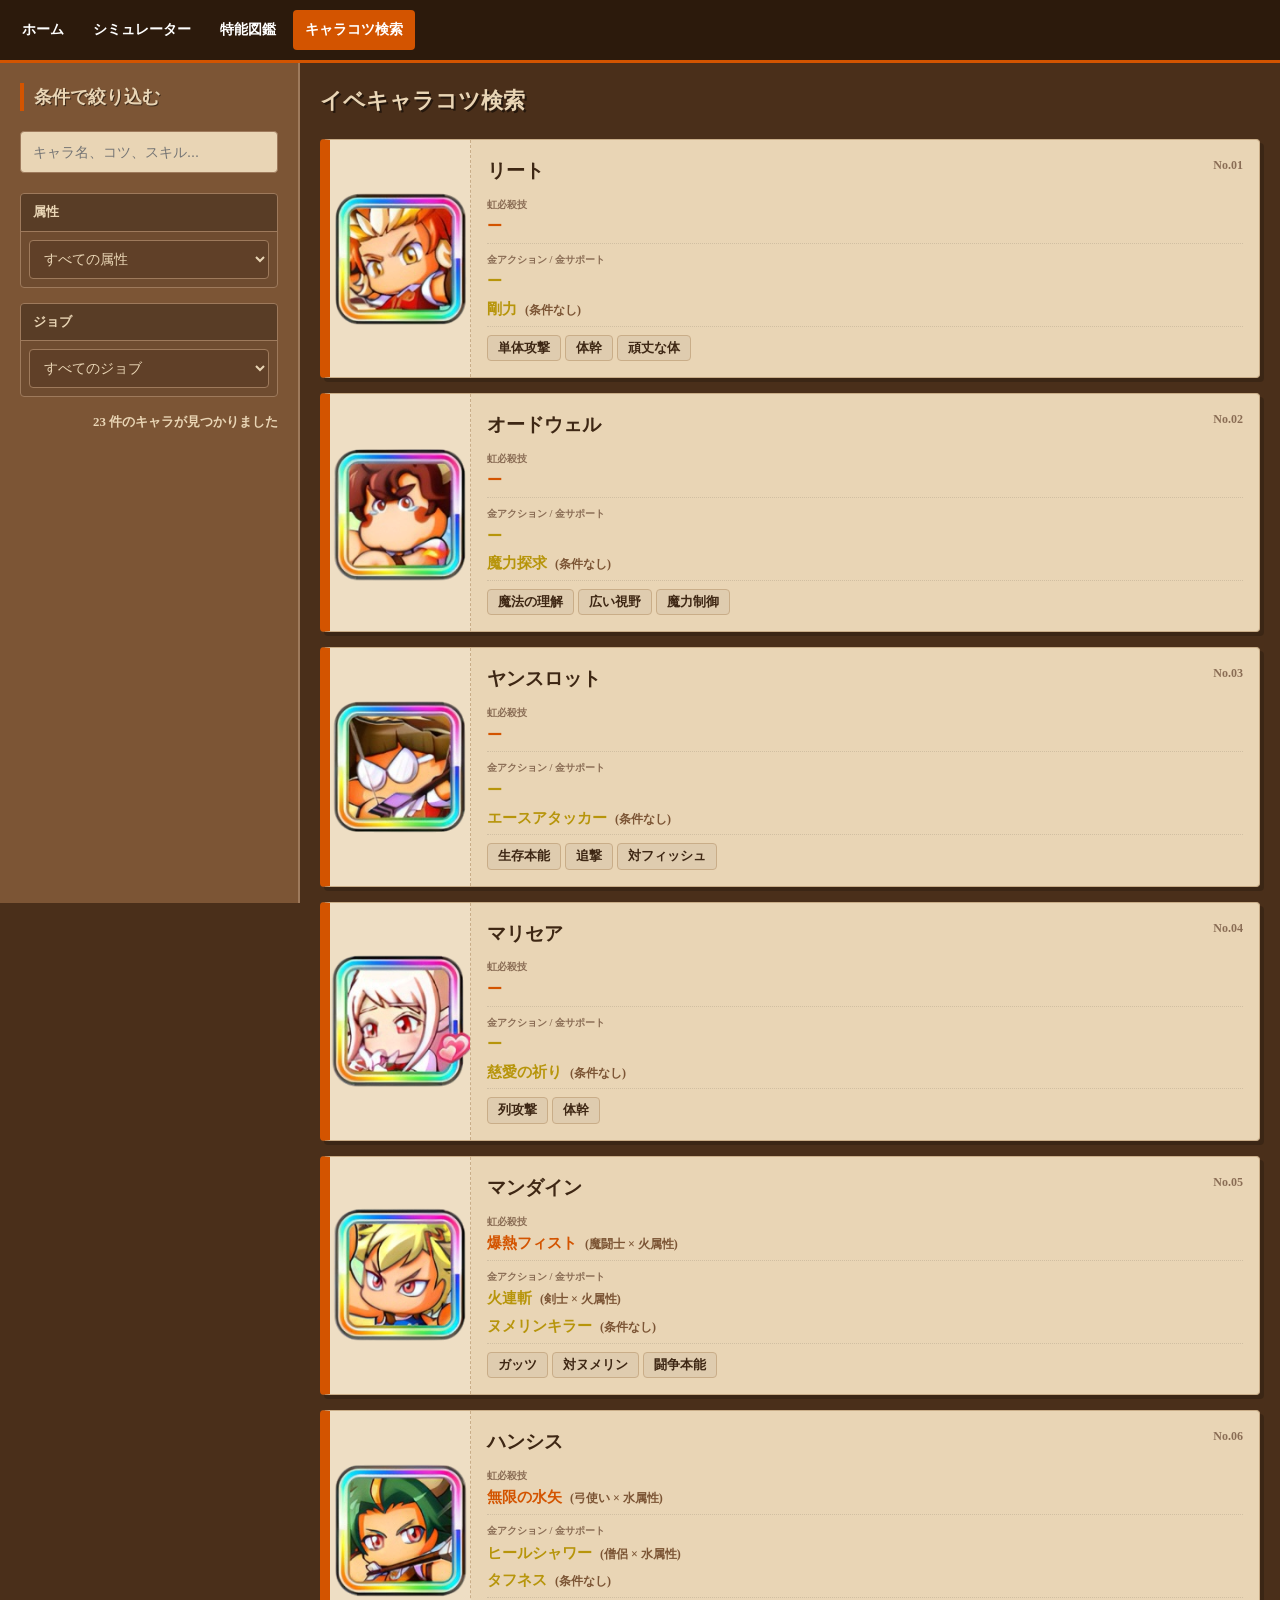
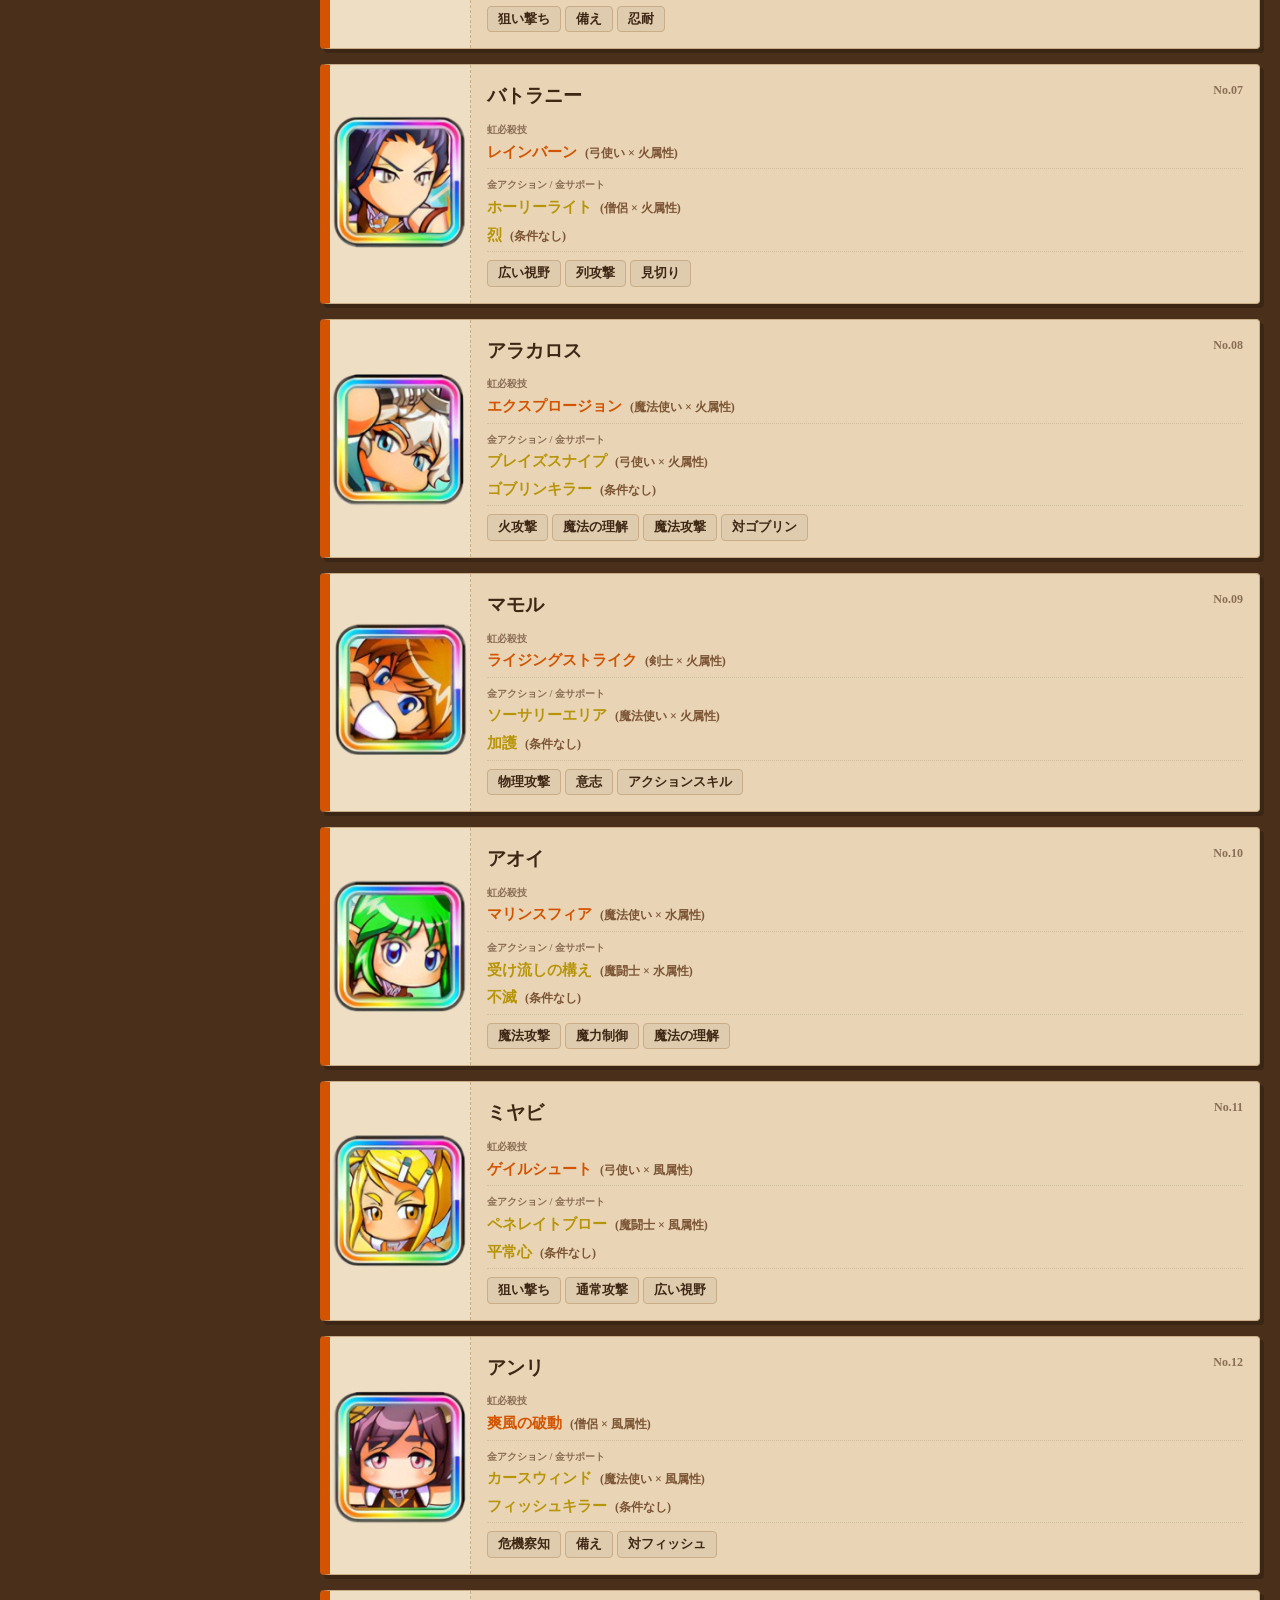
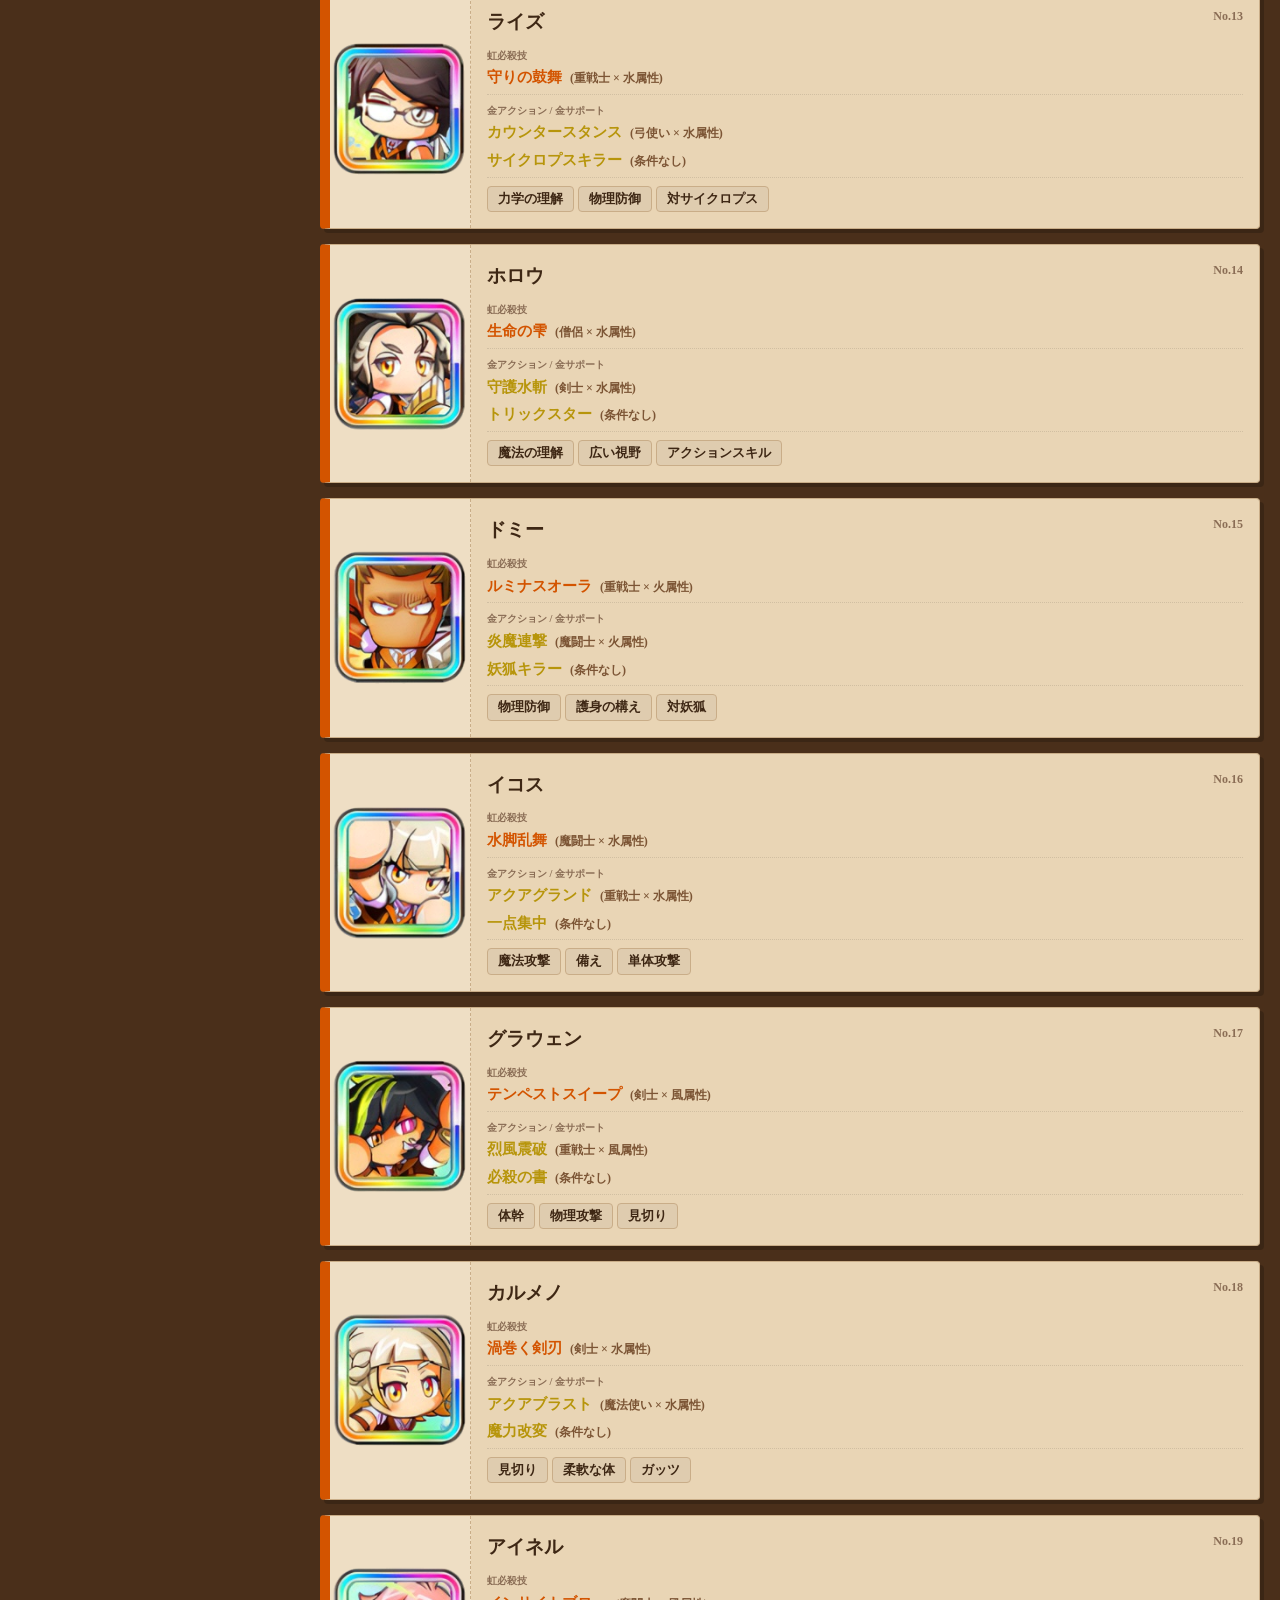
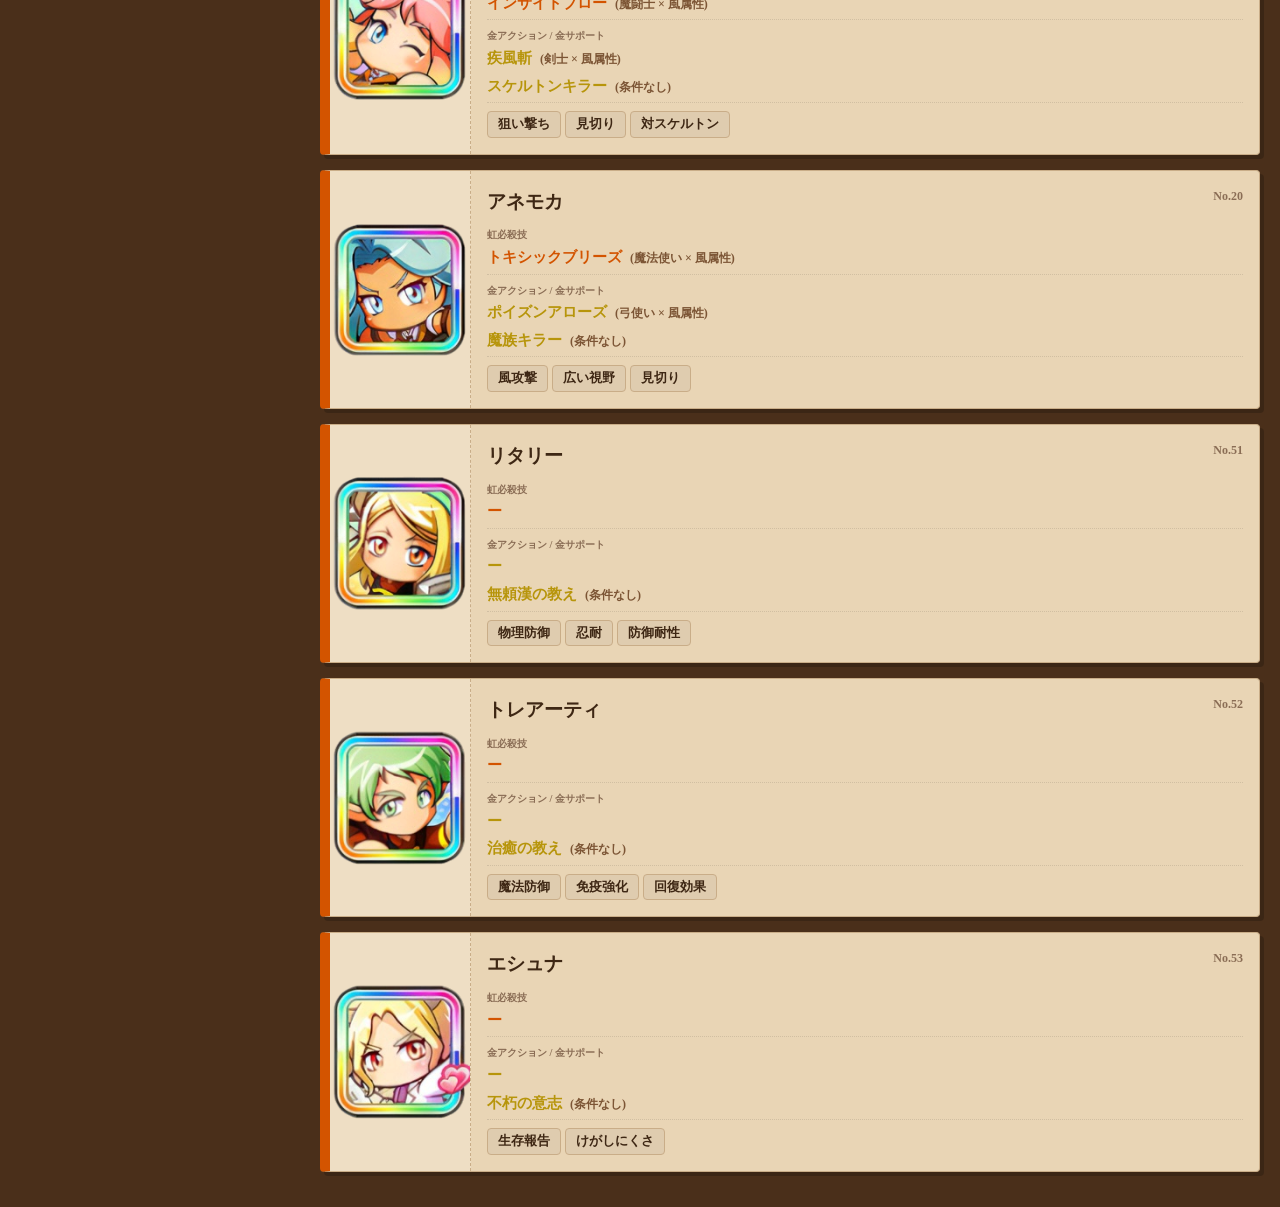
==== chara_search.html @ 74be7c62 "gazou" ====
<!DOCTYPE html>
<html lang="ja">
<head>
    <meta charset="UTF-8">
    <meta name="viewport" content="width=device-width, initial-scale=1.0, viewport-fit=cover">
    <title>キャラコツ検索 | プリスキンのパワアド育成ナビ</title>
    <style>
        :root {
            --story-bg: #4a2f1a;
            --story-paper: #e9d5b5;
            --story-panel: #7c5535;
            --story-border: #9e7a5c;
            --story-accent: #d35400;
            --story-text: #3e2714;
            --story-text-light: #f4ece0;
            --nav-height: 60px;
        }

        body {
            font-family: 'Hiragino Kaku Gothic ProN', 'Hiragino Sans', Meiryo, serif;
            margin: 0; padding: 0; background-color: var(--story-bg);
            background-image: url('[data-uri]');
            color: var(--story-text-light); line-height: 1.6;
        }

        .topnav {
            display: flex; justify-content: flex-start; align-items: center;
            background: #2c1a0c; color: #fff; height: var(--nav-height); padding: 0 10px;
            position: sticky; top: 0; z-index: 1000; border-bottom: 3px solid var(--story-accent);
        }
        .nav-links { display: flex; overflow-x: auto; white-space: nowrap; gap: 5px; width: 100%; }
        .nav-links a { color: #fff; text-decoration: none; padding: 8px 12px; font-size: 0.9rem; font-weight: bold; border-radius: 4px; }
        .nav-links a.current { background: var(--story-accent); }

        .container { display: flex; max-width: 1400px; margin: 0 auto; min-height: calc(100vh - 120px); }

        .sidebar { 
            width: 300px; background: var(--story-panel); padding: 20px; border-right: 2px solid var(--story-border); 
            height: calc(100vh - 60px); position: sticky; top: 60px; box-sizing: border-box; overflow-y: auto;
        }
        .sidebar h3 { font-size: 1.1rem; margin: 0 0 20px; color: var(--story-paper); border-left: 4px solid var(--story-accent); padding-left: 10px; text-shadow: 1px 1px 0 rgba(0,0,0,0.5); }
        
        .search-input { width: 100%; padding: 12px; border: 1px solid var(--story-border); border-radius: 4px; margin-bottom: 20px; font-size: 0.9rem; background: var(--story-paper); color: var(--story-text); box-sizing: border-box; outline: none; }

        .filter-section { margin-bottom: 15px; border: 1px solid var(--story-border); border-radius: 4px; overflow: hidden; background: rgba(0,0,0,0.1); }
        .filter-title { font-size: 0.8rem; font-weight: bold; background: rgba(0,0,0,0.2); color: var(--story-paper); padding: 8px 12px; border-bottom: 1px solid var(--story-border); }
        .filter-options { padding: 8px; }
        select { width: 100%; padding: 10px; border: 1px solid var(--story-border); border-radius: 4px; font-size: 0.85rem; outline: none; background: #604028; color: var(--story-paper); }

        .main { flex: 1; padding: 20px; }
        .main h1 { font-size: 1.4rem; margin: 0 0 20px; color: var(--story-paper); text-shadow: 2px 2px 0 rgba(0,0,0,0.5); }

        /* キャラカード */
        .ability-card { 
            display: flex; background: var(--story-paper); border-radius: 4px; margin-bottom: 15px; 
            box-shadow: 4px 4px 0px rgba(0,0,0,0.2); border: 1px solid #c9ad88; border-left: 10px solid var(--story-accent);
            color: var(--story-text); overflow: hidden;
        }
        
        /* 画像エリア */
        .chara-img-area {
            width: 140px; min-width: 140px; background: rgba(255,255,255,0.2);
            display: flex; align-items: center; justify-content: center;
            border-right: 1px dashed #c9ad88;
        }
        .chara-img-area img { max-width: 100%; height: auto; max-height: 160px; object-fit: contain; }

        .chara-content { padding: 16px; flex: 1; }
        .card-top { display: flex; justify-content: space-between; align-items: flex-start; margin-bottom: 10px; }
        .ability-title { font-size: 1.2rem; font-weight: 800; color: var(--story-text); }
        .chara-id { font-size: 0.75rem; font-weight: bold; color: #8a6d55; }

        .skill-group { margin-bottom: 8px; border-bottom: 1px dotted rgba(0,0,0,0.1); padding-bottom: 4px; }
        .skill-label { font-size: 0.65rem; font-weight: bold; color: #8a6d55; display: block; }
        .skill-name { font-size: 0.95rem; font-weight: 900; }
        .rainbow { color: #d35400; }
        .gold { color: #b7950b; }
        .skill-cond { font-size: 0.75rem; color: #7c5535; font-weight: bold; margin-left: 8px; }

        .kotsu-tags { display: flex; flex-wrap: wrap; gap: 4px; margin-top: 5px; }
        .kotsu-tag { background: #dfccaf; border: 1px solid #c9ad88; border-radius: 4px; padding: 2px 10px; font-size: 0.8rem; font-weight: bold; }

        #resCount { font-size: 0.8rem; color: var(--story-paper); text-align: right; margin-top: 10px; font-weight: bold; }

        @media (max-width: 700px) { 
            .container { flex-direction: column; } 
            .sidebar { width: 100%; height: auto; position: relative; top: 0; border-right: none; }
            .ability-card { flex-direction: column; }
            .chara-img-area { width: 100%; height: 140px; border-right: none; border-bottom: 1px dashed #c9ad88; }
        }
    </style>
</head>
<body>

<header class="topnav">
    <nav class="nav-links">
        <a href="index.html">ホーム</a>
        <a href="simulator.html">シミュレーター</a>
        <a href="search.html">特能図鑑</a>
        <a href="chara_search.html" class="current">キャラコツ検索</a>
    </nav>
</header>

<div class="container">
    <div class="sidebar">
        <h3>条件で絞り込む</h3>
        <input type="text" id="q" class="search-input" placeholder="キャラ名、コツ、スキル...">

        <div class="filter-section">
            <div class="filter-title">属性</div>
            <div class="filter-options">
                <select id="fAttr">
                    <option value="">すべての属性</option>
                    <option value="火属性">火属性</option>
                    <option value="水属性">水属性</option>
                    <option value="風属性">風属性</option>
                </select>
            </div>
        </div>

        <div class="filter-section">
            <div class="filter-title">ジョブ</div>
            <div class="filter-options">
                <select id="fJob">
                    <option value="">すべてのジョブ</option>
                    <option value="剣士">剣士</option>
                    <option value="弓使い">弓使い</option>
                    <option value="魔法使い">魔法使い</option>
                    <option value="魔闘士">魔闘士</option>
                    <option value="重戦士">重戦士</option>
                    <option value="僧侶">僧侶</option>
                </select>
            </div>
        </div>

        <div id="resCount">0 件ヒット</div>
    </div>

    <div class="main">
        <h1>イベキャラコツ検索</h1>
        <div id="list">記録を読み込み中...</div>
    </div>
</div>

<script src="charaData.js"></script>
<script>
    const listEl = document.getElementById('list');
    const qEl = document.getElementById('q');
    const attrEl = document.getElementById('fAttr');
    const jobEl = document.getElementById('fJob');
    const countEl = document.getElementById('resCount');

    function render() {
        const query = qEl.value.trim().toLowerCase();
        const attrFilter = attrEl.value;
        const jobFilter = jobEl.value;

        const filtered = CHARA_MASTER_DATA.filter(c => {
            // 条件判定用のテキスト
            const rCond = SKILL_REQUIREMENTS.rainbow[c.rainbow] || "";
            const aCond = SKILL_REQUIREMENTS.goldA[c.goldA] || "";
            const totalCond = rCond + aCond;

            const matchAttr = !attrFilter || totalCond.includes(attrFilter);
            const matchJob = !jobFilter || totalCond.includes(jobFilter);
            
            const searchTarget = `${c.name} ${c.rainbow} ${c.goldA} ${c.goldS} ${c.kotsu.join(' ')}`.toLowerCase();
            const matchQ = !query || searchTarget.includes(query);

            return matchAttr && matchJob && matchQ;
        });

        countEl.textContent = `${filtered.length} 件のキャラが見つかりました`;

        if (filtered.length === 0) {
            listEl.innerHTML = '<p style="text-align:center; padding:40px; color:var(--story-paper);">一致するキャラはいません</p>';
            return;
        }

        listEl.innerHTML = filtered.map(c => {
            const rCond = SKILL_REQUIREMENTS.rainbow[c.rainbow] ? `<span class="skill-cond">(${SKILL_REQUIREMENTS.rainbow[c.rainbow]})</span>` : "";
            const aCond = SKILL_REQUIREMENTS.goldA[c.goldA] ? `<span class="skill-cond">(${SKILL_REQUIREMENTS.goldA[c.goldA]})</span>` : "";

            return `
                <div class="ability-card">
                    <div class="chara-img-area">
                        <img src="${c.img}" alt="${c.name}" onerror="this.style.opacity='0'; console.log('画像なし:', '${c.img}')">
                    </div>
                    <div class="chara-content">
                        <div class="card-top">
                            <div class="ability-title">${c.name}</div>
                            <div class="chara-id">No.${c.id}</div>
                        </div>
                        <div class="skill-group">
                            <span class="skill-label">虹必殺技</span>
                            <span class="skill-name rainbow">${c.rainbow || 'ー'}</span>${rCond}
                        </div>
                        <div class="skill-group">
                            <span class="skill-label">金アクション / 金サポート</span>
                            <div style="margin-bottom:2px;"><span class="skill-name gold">${c.goldA || 'ー'}</span>${aCond}</div>
                            <div><span class="skill-name gold">${c.goldS || 'ー'}</span><span class="skill-cond">(条件なし)</span></div>
                        </div>
                        <div class="kotsu-tags">
                            ${c.kotsu.map(k => `<span class="kotsu-tag">${k}</span>`).join('')}
                        </div>
                    </div>
                </div>
            `;
        }).join('');
    }

    [qEl, attrEl, jobEl].forEach(el => el.addEventListener('input', render));
    window.onload = render;
</script>
</body>
</html>
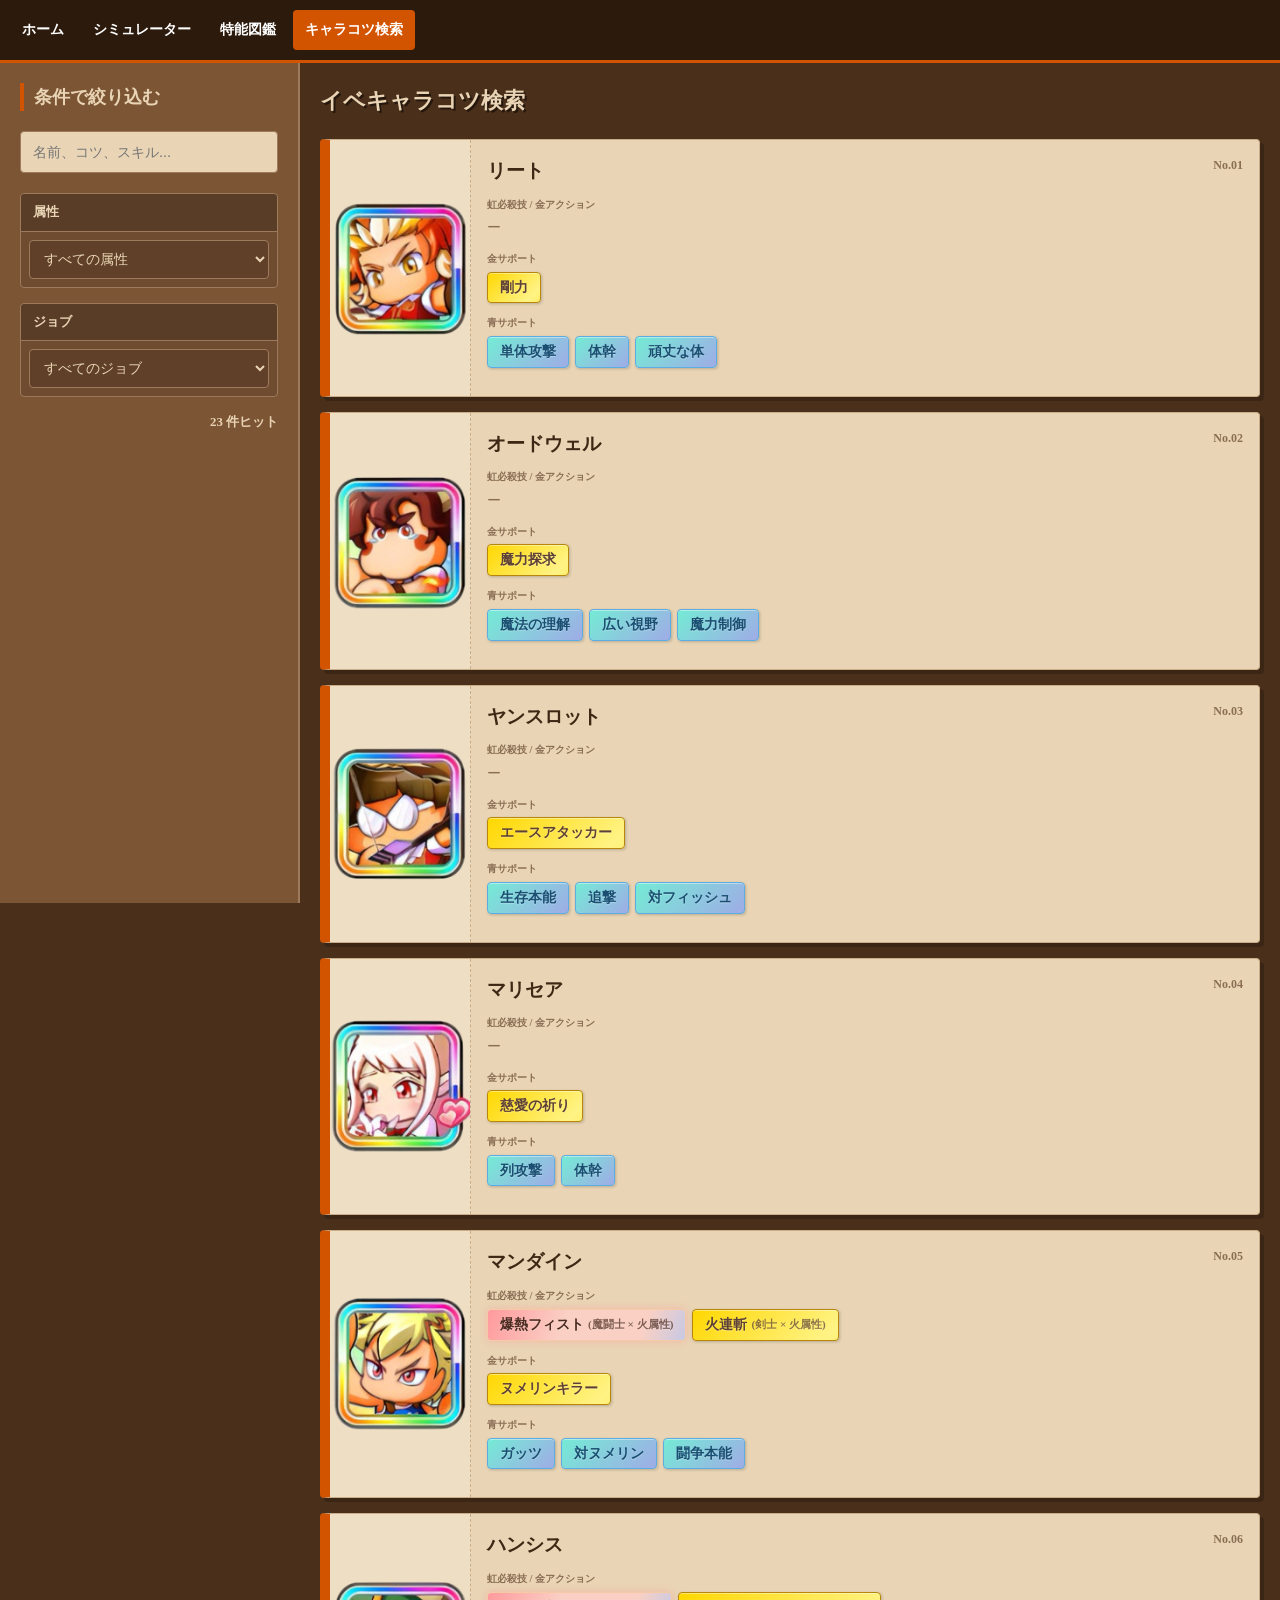
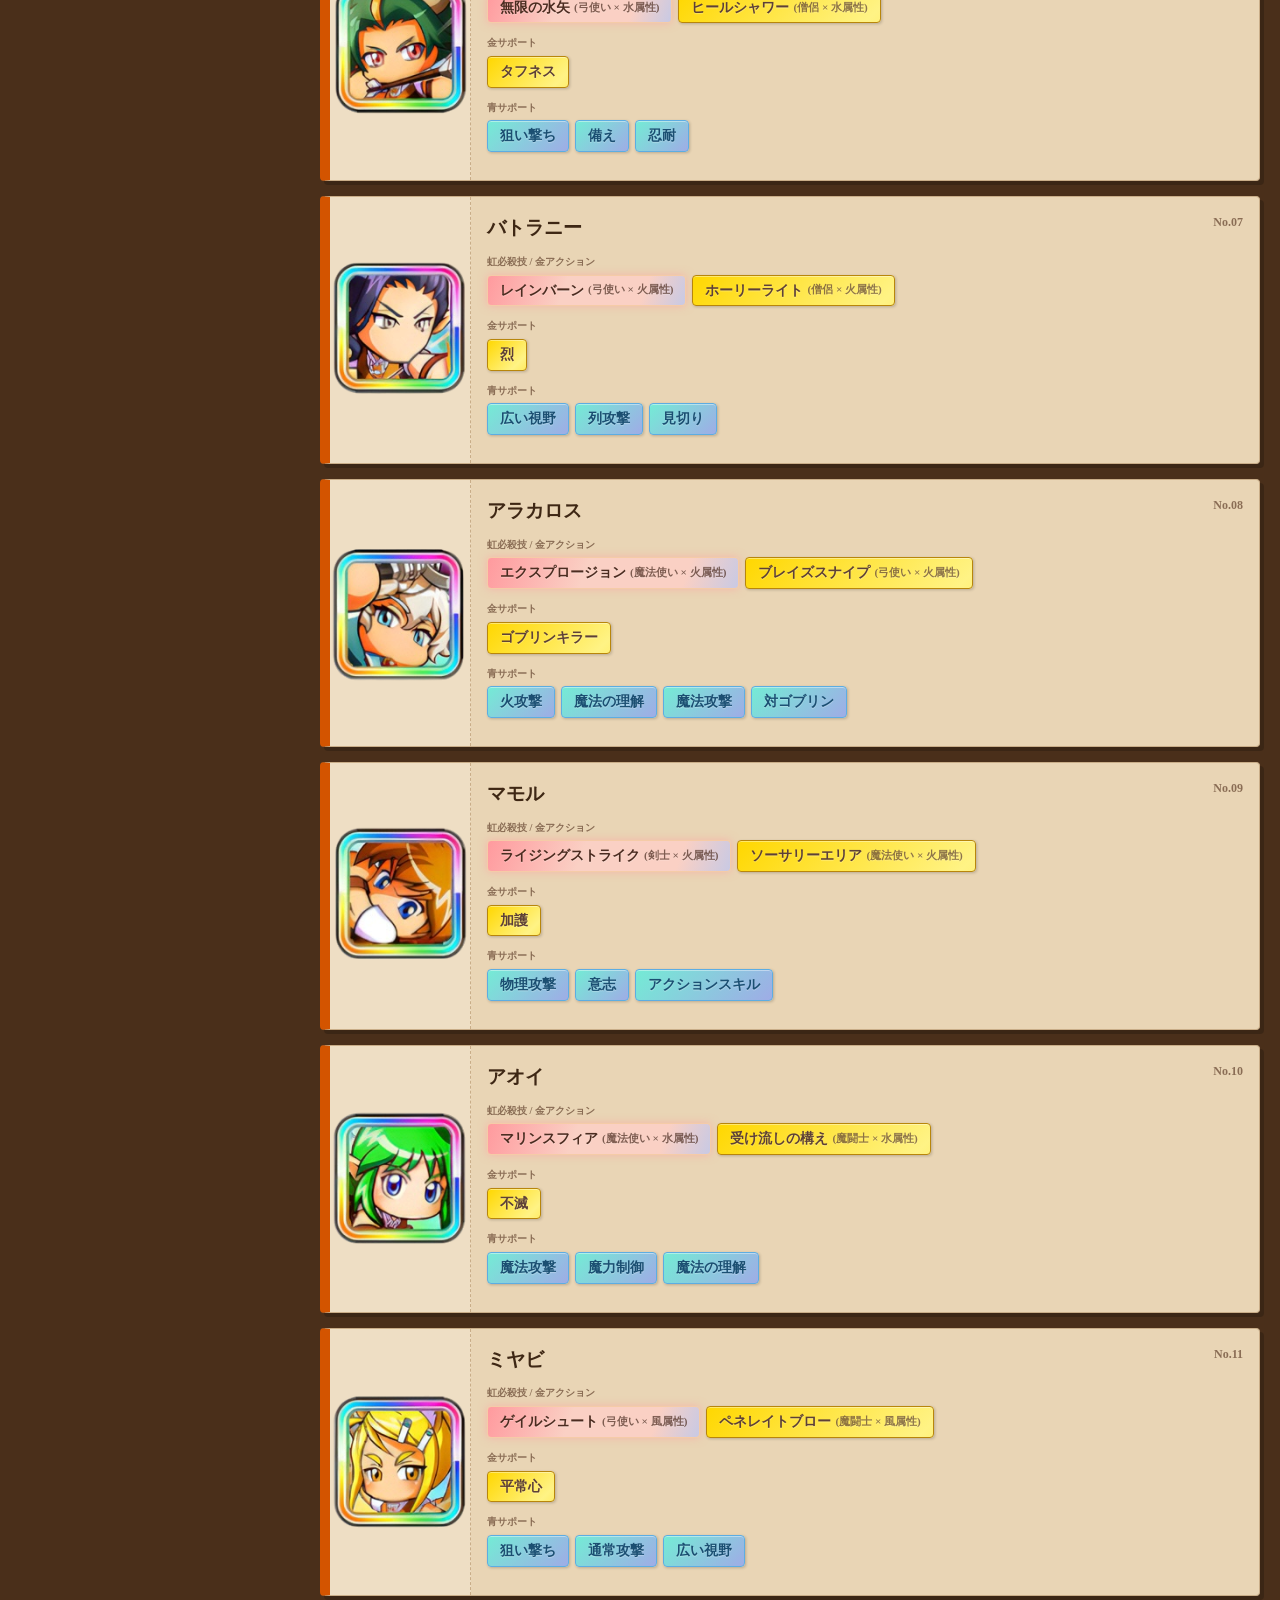
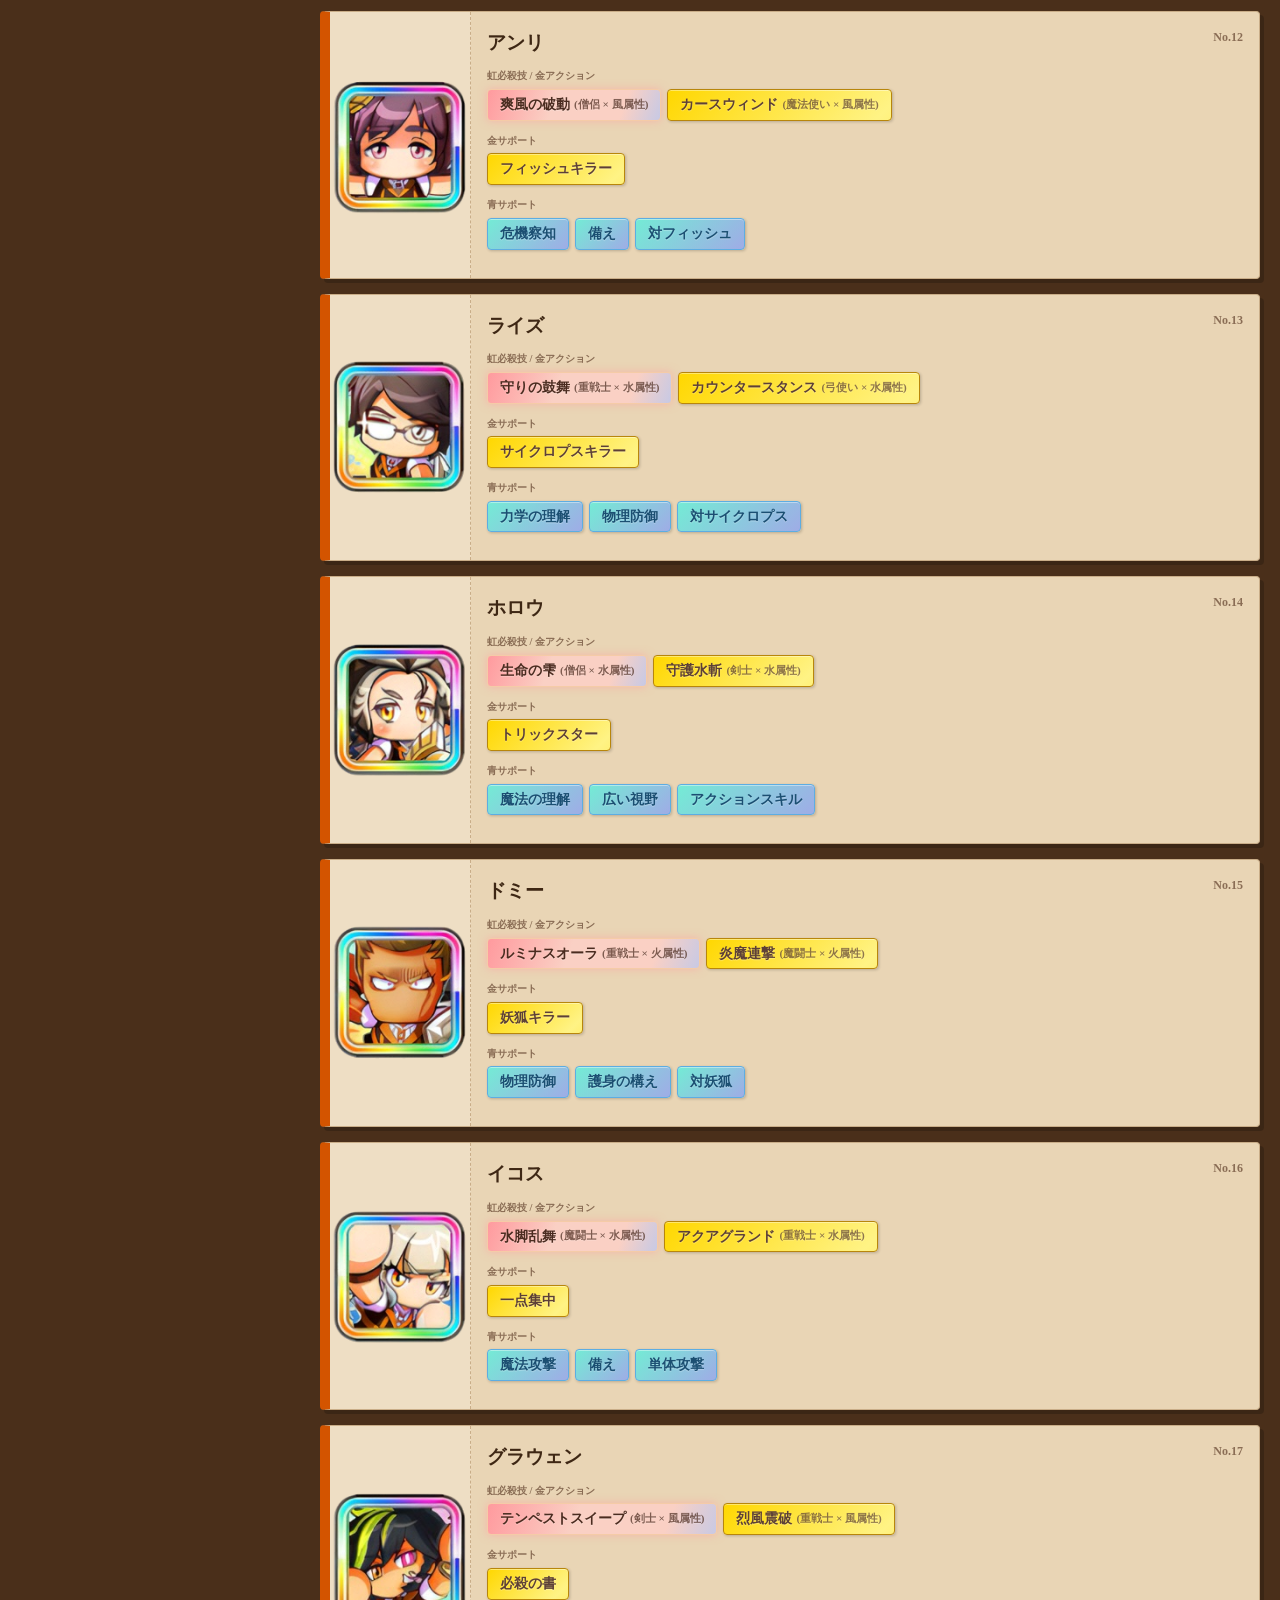
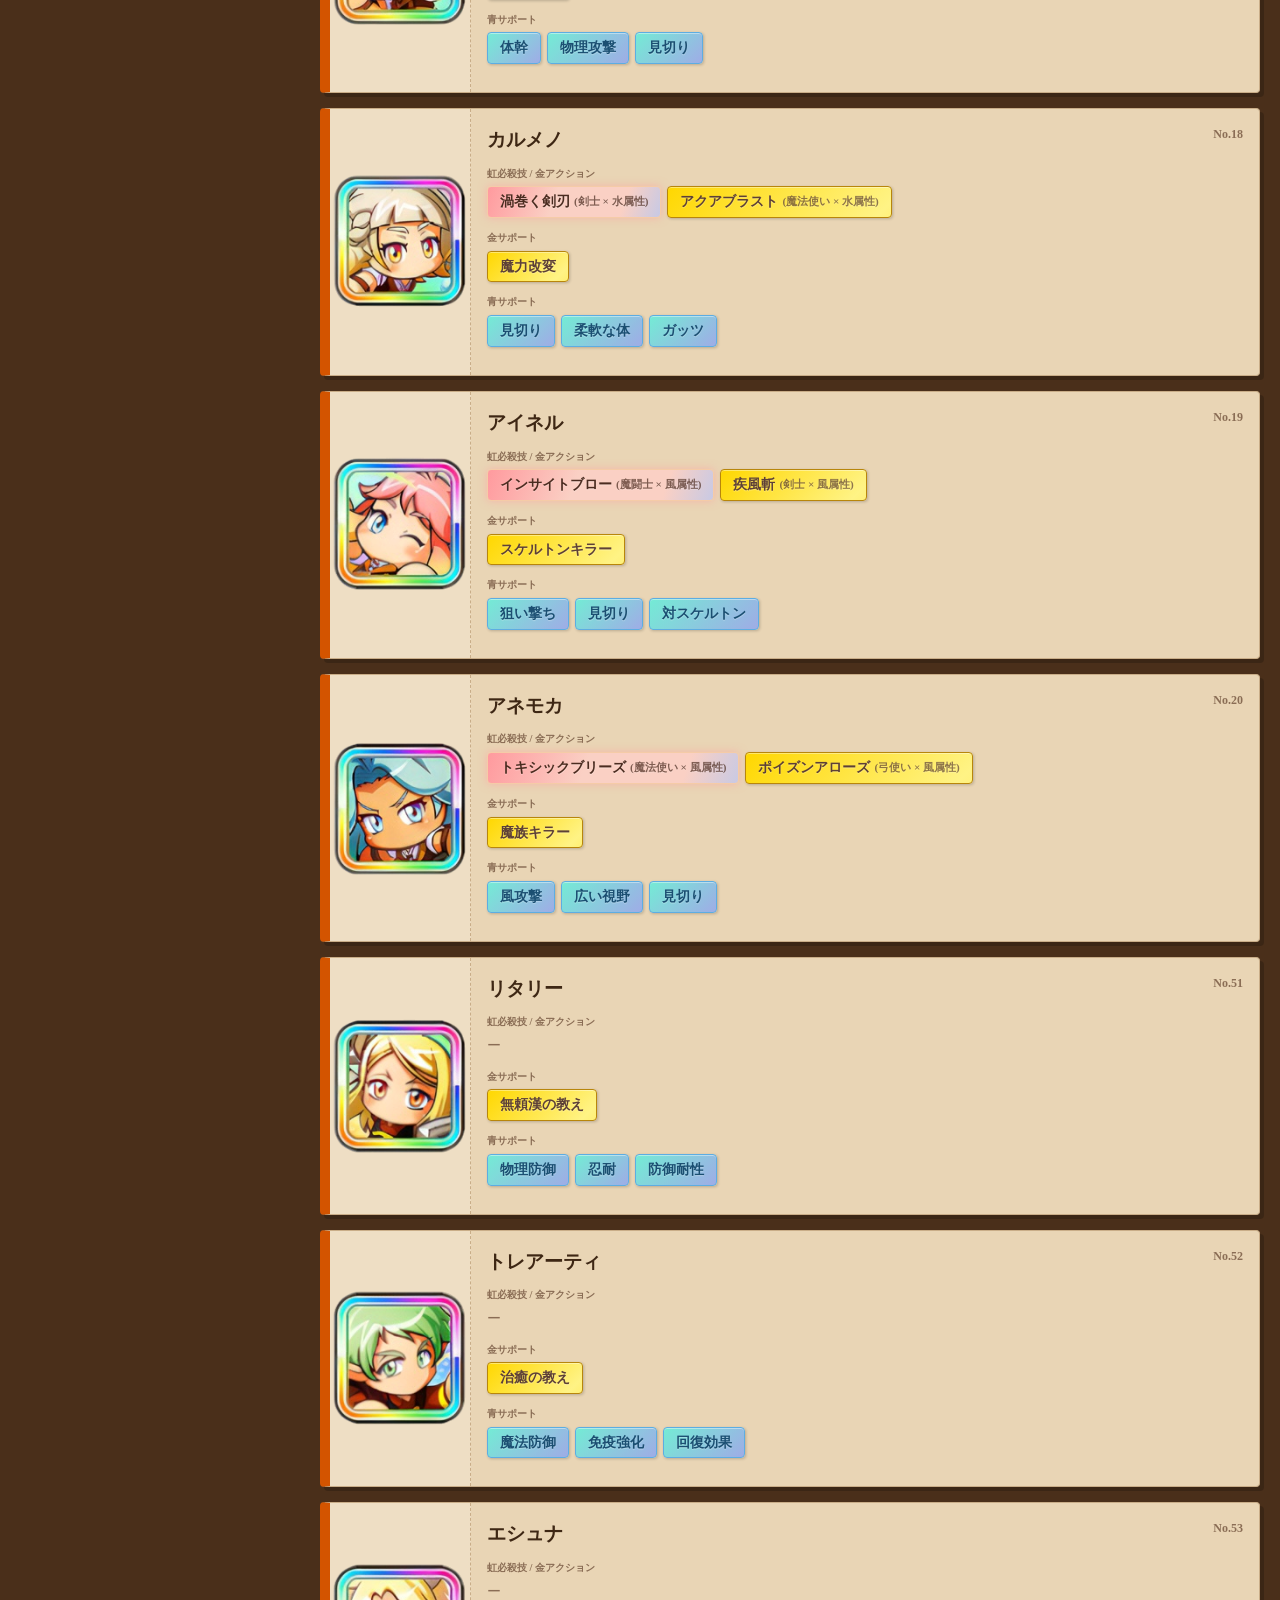
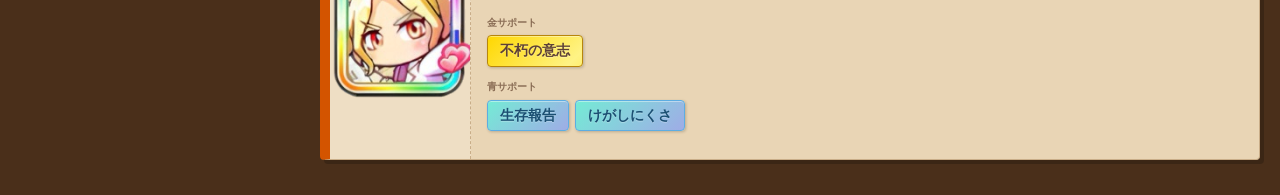
==== commit 11f23ebe: "スキル" ====
--- a/chara_search.html
+++ b/chara_search.html
@@ -1,6 +1,13 @@
 <!DOCTYPE html>
 <html lang="ja">
 <head>
+    <script async src="https://www.googletagmanager.com/gtag/js?id=G-KFYD72JSBG"></script>
+    <script>
+      window.dataLayer = window.dataLayer || [];
+      function gtag(){dataLayer.push(arguments);}
+      gtag('js', new Date());
+      gtag('config', 'G-KFYD72JSBG');
+    </script>
     <meta charset="UTF-8">
     <meta name="viewport" content="width=device-width, initial-scale=1.0, viewport-fit=cover">
     <title>キャラコツ検索 | プリスキンのパワアド育成ナビ</title>
@@ -38,8 +45,7 @@
             width: 300px; background: var(--story-panel); padding: 20px; border-right: 2px solid var(--story-border); 
             height: calc(100vh - 60px); position: sticky; top: 60px; box-sizing: border-box; overflow-y: auto;
         }
-        .sidebar h3 { font-size: 1.1rem; margin: 0 0 20px; color: var(--story-paper); border-left: 4px solid var(--story-accent); padding-left: 10px; text-shadow: 1px 1px 0 rgba(0,0,0,0.5); }
-        
+        .sidebar h3 { font-size: 1.1rem; margin: 0 0 20px; color: var(--story-paper); border-left: 4px solid var(--story-accent); padding-left: 10px; }
         .search-input { width: 100%; padding: 12px; border: 1px solid var(--story-border); border-radius: 4px; margin-bottom: 20px; font-size: 0.9rem; background: var(--story-paper); color: var(--story-text); box-sizing: border-box; outline: none; }
 
         .filter-section { margin-bottom: 15px; border: 1px solid var(--story-border); border-radius: 4px; overflow: hidden; background: rgba(0,0,0,0.1); }
@@ -50,19 +56,13 @@
         .main { flex: 1; padding: 20px; }
         .main h1 { font-size: 1.4rem; margin: 0 0 20px; color: var(--story-paper); text-shadow: 2px 2px 0 rgba(0,0,0,0.5); }
 
-        /* キャラカード */
         .ability-card { 
             display: flex; background: var(--story-paper); border-radius: 4px; margin-bottom: 15px; 
             box-shadow: 4px 4px 0px rgba(0,0,0,0.2); border: 1px solid #c9ad88; border-left: 10px solid var(--story-accent);
             color: var(--story-text); overflow: hidden;
         }
         
-        /* 画像エリア */
-        .chara-img-area {
-            width: 140px; min-width: 140px; background: rgba(255,255,255,0.2);
-            display: flex; align-items: center; justify-content: center;
-            border-right: 1px dashed #c9ad88;
-        }
+        .chara-img-area { width: 140px; min-width: 140px; background: rgba(255,255,255,0.2); display: flex; align-items: center; justify-content: center; border-right: 1px dashed #c9ad88; }
         .chara-img-area img { max-width: 100%; height: auto; max-height: 160px; object-fit: contain; }
 
         .chara-content { padding: 16px; flex: 1; }
@@ -70,16 +70,52 @@
         .ability-title { font-size: 1.2rem; font-weight: 800; color: var(--story-text); }
         .chara-id { font-size: 0.75rem; font-weight: bold; color: #8a6d55; }
 
-        .skill-group { margin-bottom: 8px; border-bottom: 1px dotted rgba(0,0,0,0.1); padding-bottom: 4px; }
-        .skill-label { font-size: 0.65rem; font-weight: bold; color: #8a6d55; display: block; }
-        .skill-name { font-size: 0.95rem; font-weight: 900; }
-        .rainbow { color: #d35400; }
-        .gold { color: #b7950b; }
-        .skill-cond { font-size: 0.75rem; color: #7c5535; font-weight: bold; margin-left: 8px; }
-
-        .kotsu-tags { display: flex; flex-wrap: wrap; gap: 4px; margin-top: 5px; }
-        .kotsu-tag { background: #dfccaf; border: 1px solid #c9ad88; border-radius: 4px; padding: 2px 10px; font-size: 0.8rem; font-weight: bold; }
-
+        .skill-group { margin-bottom: 12px; }
+        .skill-label { font-size: 0.65rem; font-weight: bold; color: #8a6d55; display: block; margin-bottom: 4px; }
+        .skill-tags { display: flex; flex-wrap: wrap; gap: 6px; }
+
+        .tag-base {
+            display: inline-flex; align-items: center;
+            padding: 4px 12px; border-radius: 4px; border: 1px solid rgba(0,0,0,0.2);
+            font-size: 0.85rem; font-weight: 900;
+            text-shadow: 0 1px 1px rgba(255,255,255,0.3);
+            box-shadow: 1px 1px 3px rgba(0,0,0,0.2), inset 0 1px 0 rgba(255,255,255,0.4);
+        }
+
+        /* ★虹必殺技★ */
+        .tag-rainbow {
+            background: linear-gradient(110deg, #ff9a9e, #fad0c4, #fad0c4, #a1c4fd, #c2e9fb, #ff9a9e);
+            background-size: 200% auto;
+            color: #4b2c20;
+            border-color: #f5cba7;
+            animation: shine 4s linear infinite;
+            box-shadow: 0 0 8px rgba(255,154,158,0.5);
+        }
+
+        /* ★金特：赤みを抑えた純・黄金グラデーション★ */
+        .tag-gold {
+            background: linear-gradient(135deg, #ffd700 0%, #fff385 50%, #ffd700 100%);
+            background-size: 200% auto;
+            color: #5d4037;
+            border-color: #b8860b;
+            animation: shine 5s ease infinite;
+        }
+
+        /* ★青特★ */
+        .tag-blue {
+            background: linear-gradient(135deg, #74ebd5 0%, #9face6 100%);
+            color: #1b4f72;
+            border-color: #5dade2;
+        }
+
+        /* 通常コツ */
+        .tag-normal { background: #dfccaf; color: var(--story-text); border-color: #c9ad88; }
+
+        @keyframes shine {
+            to { background-position: 200% center; }
+        }
+        
+        .skill-cond { font-size: 0.7rem; color: inherit; font-weight: bold; margin-left: 4px; opacity: 0.7; }
         #resCount { font-size: 0.8rem; color: var(--story-paper); text-align: right; margin-top: 10px; font-weight: bold; }
 
         @media (max-width: 700px) { 
@@ -104,7 +140,7 @@
 <div class="container">
     <div class="sidebar">
         <h3>条件で絞り込む</h3>
-        <input type="text" id="q" class="search-input" placeholder="キャラ名、コツ、スキル...">
+        <input type="text" id="q" class="search-input" placeholder="名前、コツ、スキル...">
 
         <div class="filter-section">
             <div class="filter-title">属性</div>
@@ -138,7 +174,7 @@
 
     <div class="main">
         <h1>イベキャラコツ検索</h1>
-        <div id="list">記録を読み込み中...</div>
+        <div id="list">読み込み中...</div>
     </div>
 </div>
 
@@ -156,52 +192,61 @@
         const jobFilter = jobEl.value;
 
         const filtered = CHARA_MASTER_DATA.filter(c => {
-            // 条件判定用のテキスト
             const rCond = SKILL_REQUIREMENTS.rainbow[c.rainbow] || "";
             const aCond = SKILL_REQUIREMENTS.goldA[c.goldA] || "";
-            const totalCond = rCond + aCond;
-
-            const matchAttr = !attrFilter || totalCond.includes(attrFilter);
-            const matchJob = !jobFilter || totalCond.includes(jobFilter);
             
-            const searchTarget = `${c.name} ${c.rainbow} ${c.goldA} ${c.goldS} ${c.kotsu.join(' ')}`.toLowerCase();
+            const matchAttr = !attrFilter || (rCond + aCond).includes(attrFilter);
+            const matchJob = !jobFilter || (rCond + aCond).includes(jobFilter);
+            
+            const searchTarget = `${c.name} ${c.rainbow} ${c.goldA} ${c.goldS} ${c.blueS.join(' ')}`.toLowerCase();
             const matchQ = !query || searchTarget.includes(query);
 
             return matchAttr && matchJob && matchQ;
         });
 
-        countEl.textContent = `${filtered.length} 件のキャラが見つかりました`;
+        countEl.textContent = `${filtered.length} 件ヒット`;
 
         if (filtered.length === 0) {
-            listEl.innerHTML = '<p style="text-align:center; padding:40px; color:var(--story-paper);">一致するキャラはいません</p>';
+            listEl.innerHTML = '<p style="text-align:center; padding:40px;">一致するキャラはいません</p>';
             return;
         }
 
         listEl.innerHTML = filtered.map(c => {
-            const rCond = SKILL_REQUIREMENTS.rainbow[c.rainbow] ? `<span class="skill-cond">(${SKILL_REQUIREMENTS.rainbow[c.rainbow]})</span>` : "";
-            const aCond = SKILL_REQUIREMENTS.goldA[c.goldA] ? `<span class="skill-cond">(${SKILL_REQUIREMENTS.goldA[c.goldA]})</span>` : "";
+            const rReq = SKILL_REQUIREMENTS.rainbow[c.rainbow] || "";
+            const aReq = SKILL_REQUIREMENTS.goldA[c.goldA] || "";
 
             return `
                 <div class="ability-card">
                     <div class="chara-img-area">
-                        <img src="${c.img}" alt="${c.name}" onerror="this.style.opacity='0'; console.log('画像なし:', '${c.img}')">
+                        <img src="${c.img}" alt="${c.name}" onerror="this.style.opacity='0';">
                     </div>
                     <div class="chara-content">
                         <div class="card-top">
                             <div class="ability-title">${c.name}</div>
                             <div class="chara-id">No.${c.id}</div>
                         </div>
+
                         <div class="skill-group">
-                            <span class="skill-label">虹必殺技</span>
-                            <span class="skill-name rainbow">${c.rainbow || 'ー'}</span>${rCond}
-                        </div>
+                            <span class="skill-label">虹必殺技 / 金アクション</span>
+                            <div class="skill-tags">
+                                ${c.rainbow ? `<div class="tag-base tag-rainbow">${c.rainbow}<span class="skill-cond">(${rReq})</span></div>` : ''}
+                                ${c.goldA ? `<div class="tag-base tag-gold">${c.goldA}<span class="skill-cond">(${aReq})</span></div>` : ''}
+                                ${(!c.rainbow && !c.goldA) ? '<span style="color:#8a6d55; font-size:0.85rem;">ー</span>' : ''}
+                            </div>
+                        </div>
+
                         <div class="skill-group">
-                            <span class="skill-label">金アクション / 金サポート</span>
-                            <div style="margin-bottom:2px;"><span class="skill-name gold">${c.goldA || 'ー'}</span>${aCond}</div>
-                            <div><span class="skill-name gold">${c.goldS || 'ー'}</span><span class="skill-cond">(条件なし)</span></div>
-                        </div>
-                        <div class="kotsu-tags">
-                            ${c.kotsu.map(k => `<span class="kotsu-tag">${k}</span>`).join('')}
+                            <span class="skill-label">金サポート</span>
+                            <div class="skill-tags">
+                                ${c.goldS ? `<div class="tag-base tag-gold">${c.goldS}</div>` : 'ー'}
+                            </div>
+                        </div>
+
+                        <div class="skill-group">
+                            <span class="skill-label">青サポート</span>
+                            <div class="skill-tags">
+                                ${c.blueS.map(s => `<div class="tag-base tag-blue">${s}</div>`).join('')}
+                            </div>
                         </div>
                     </div>
                 </div>
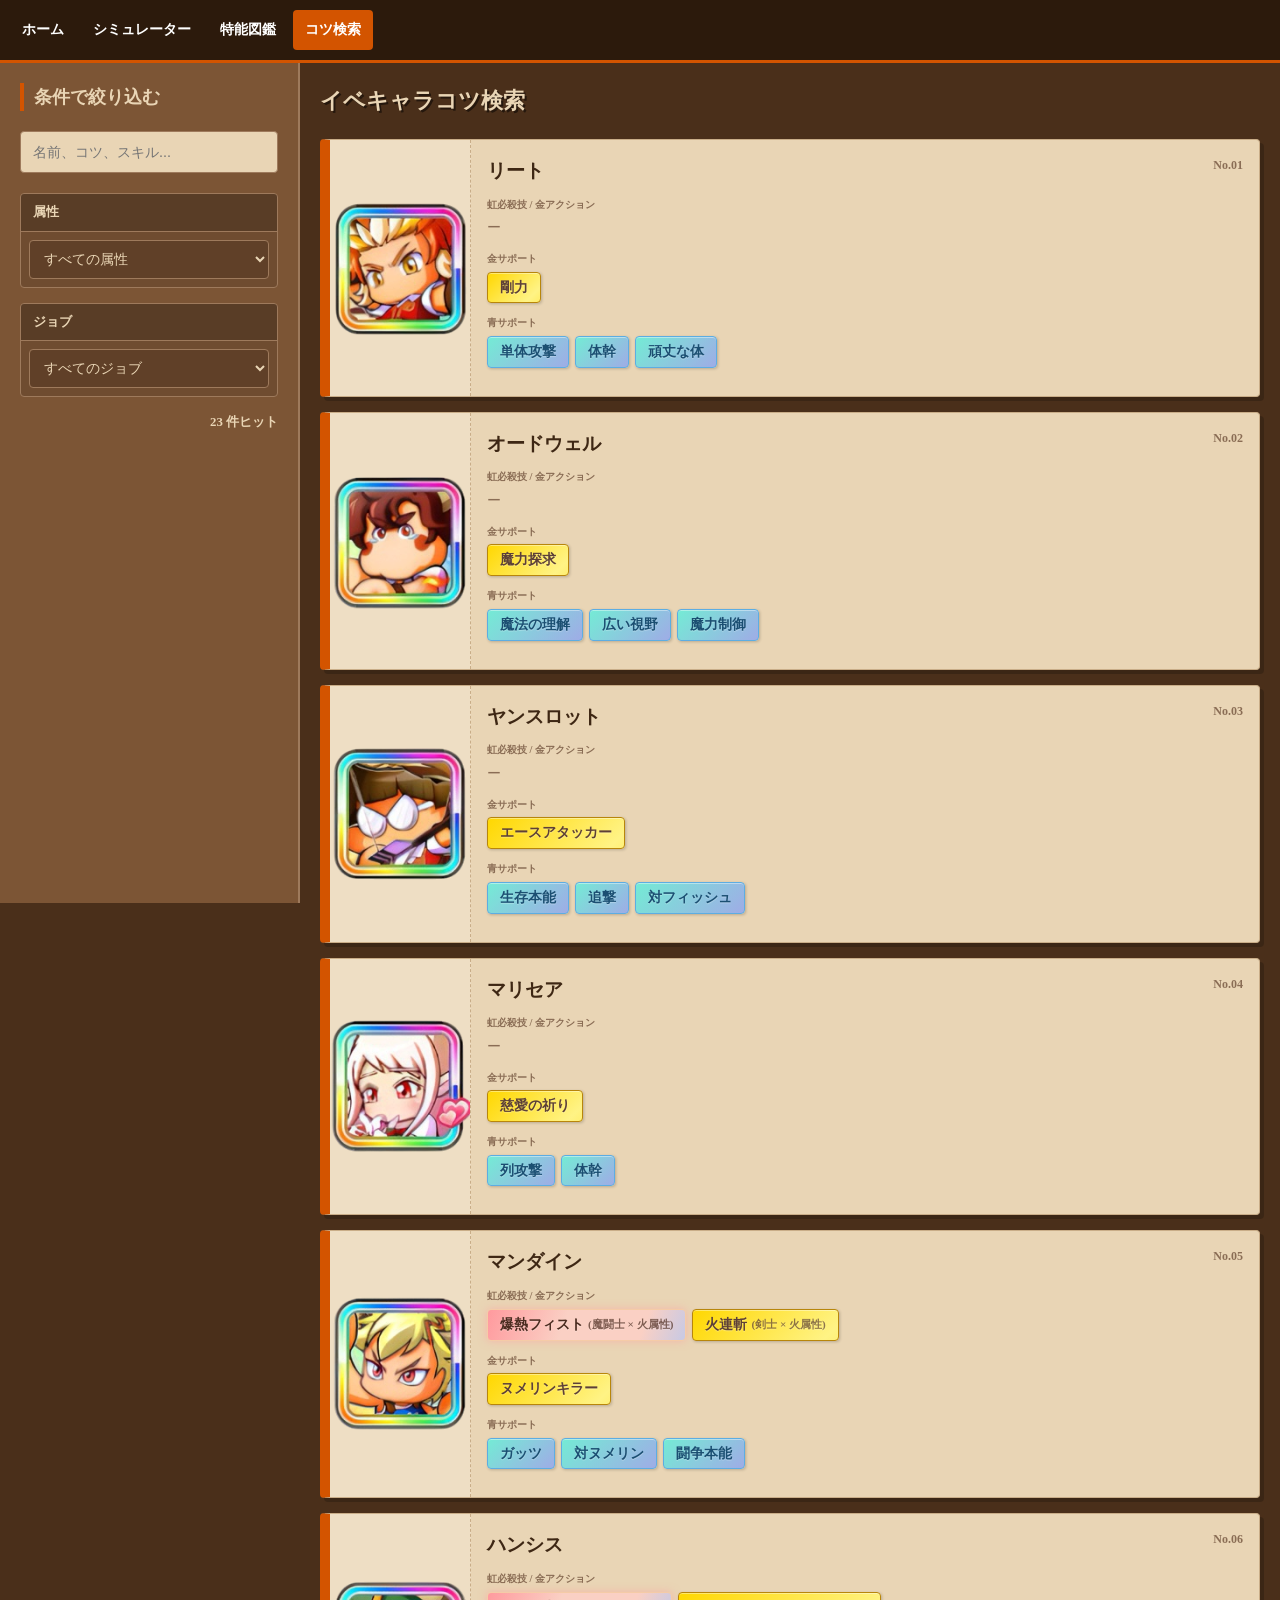
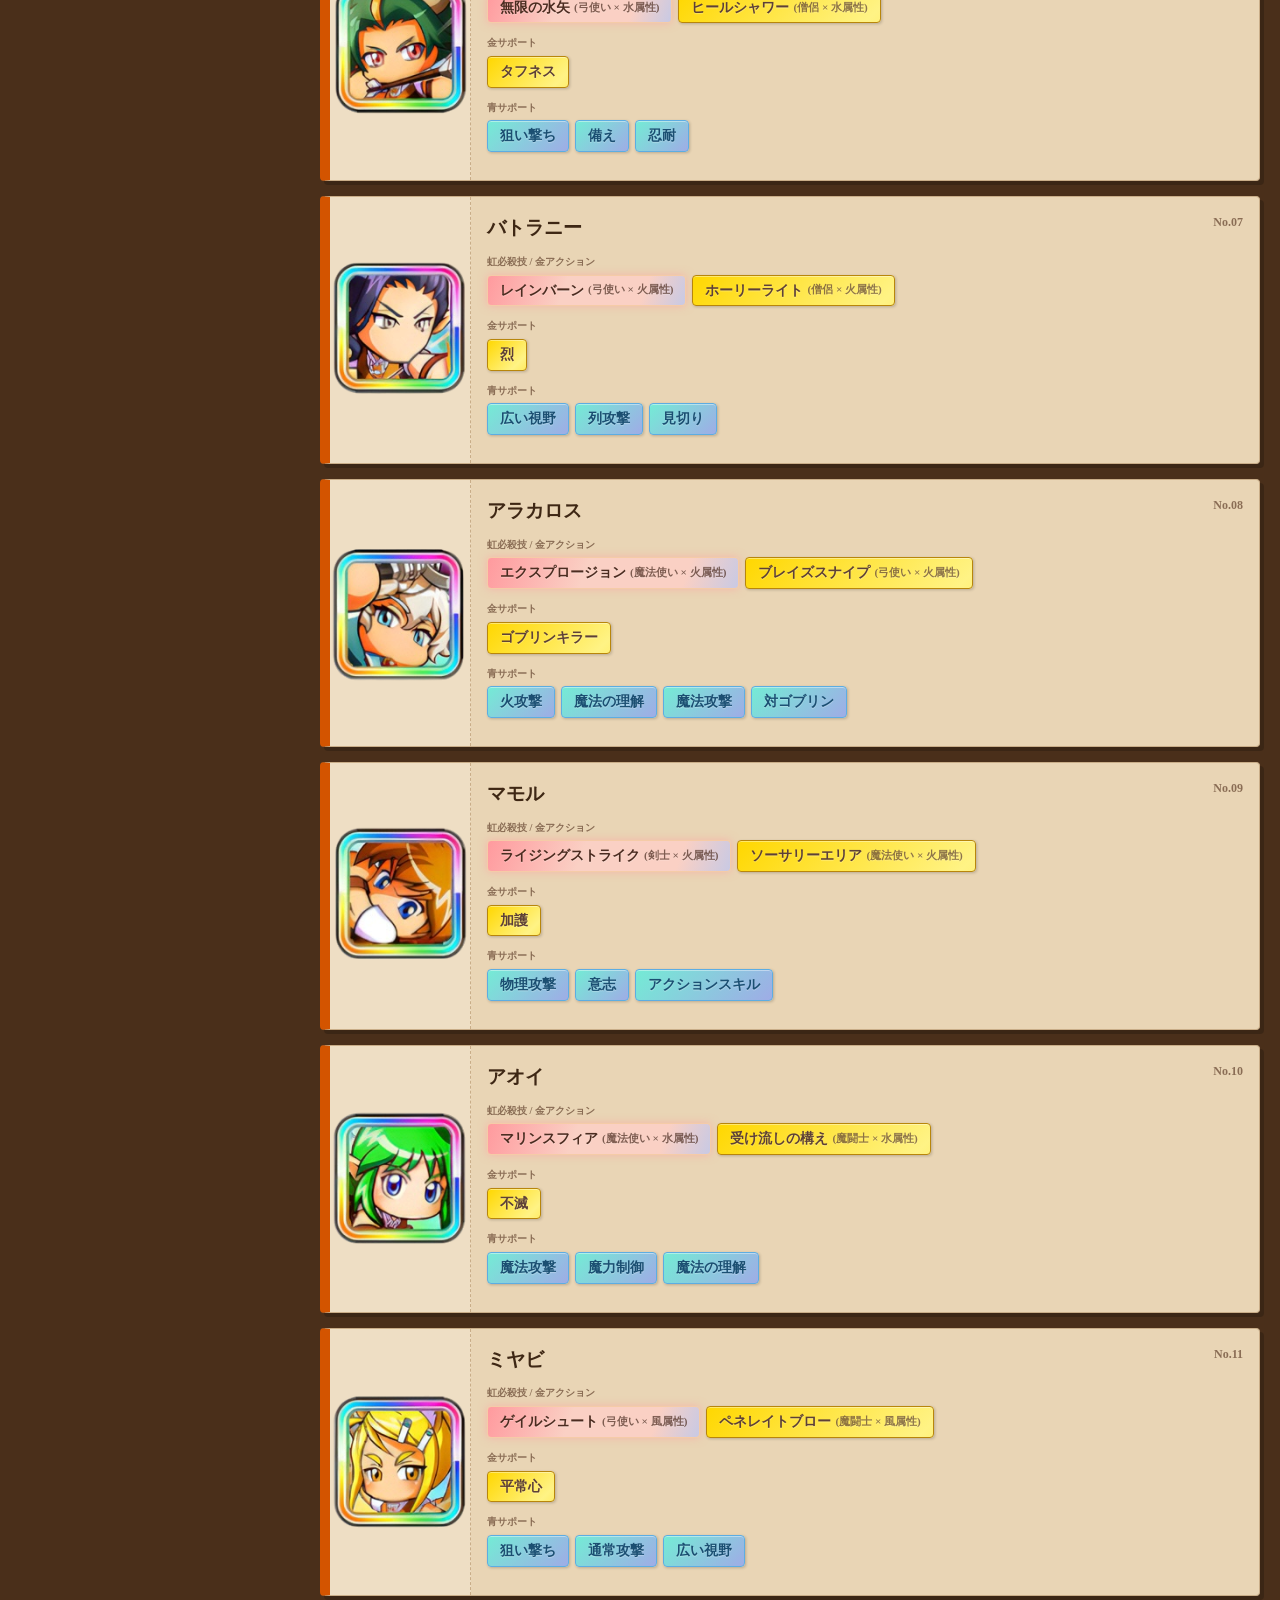
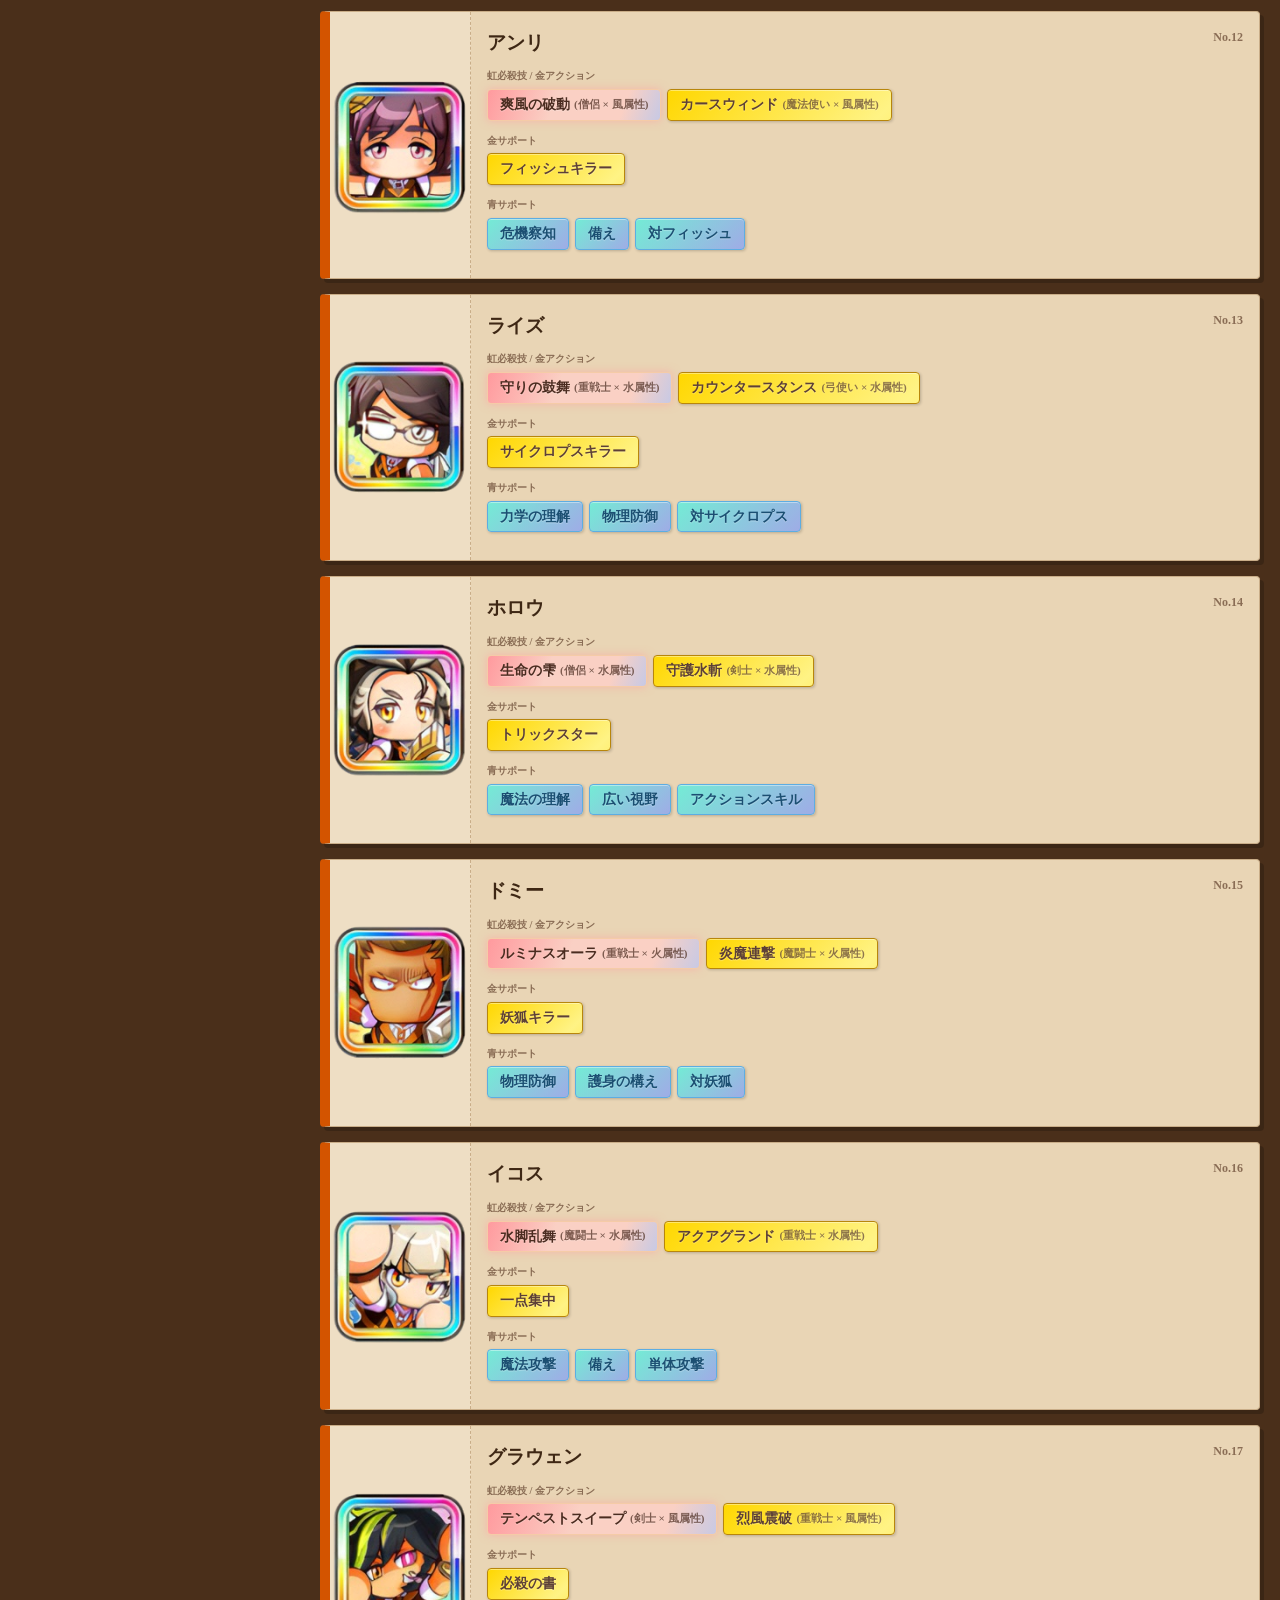
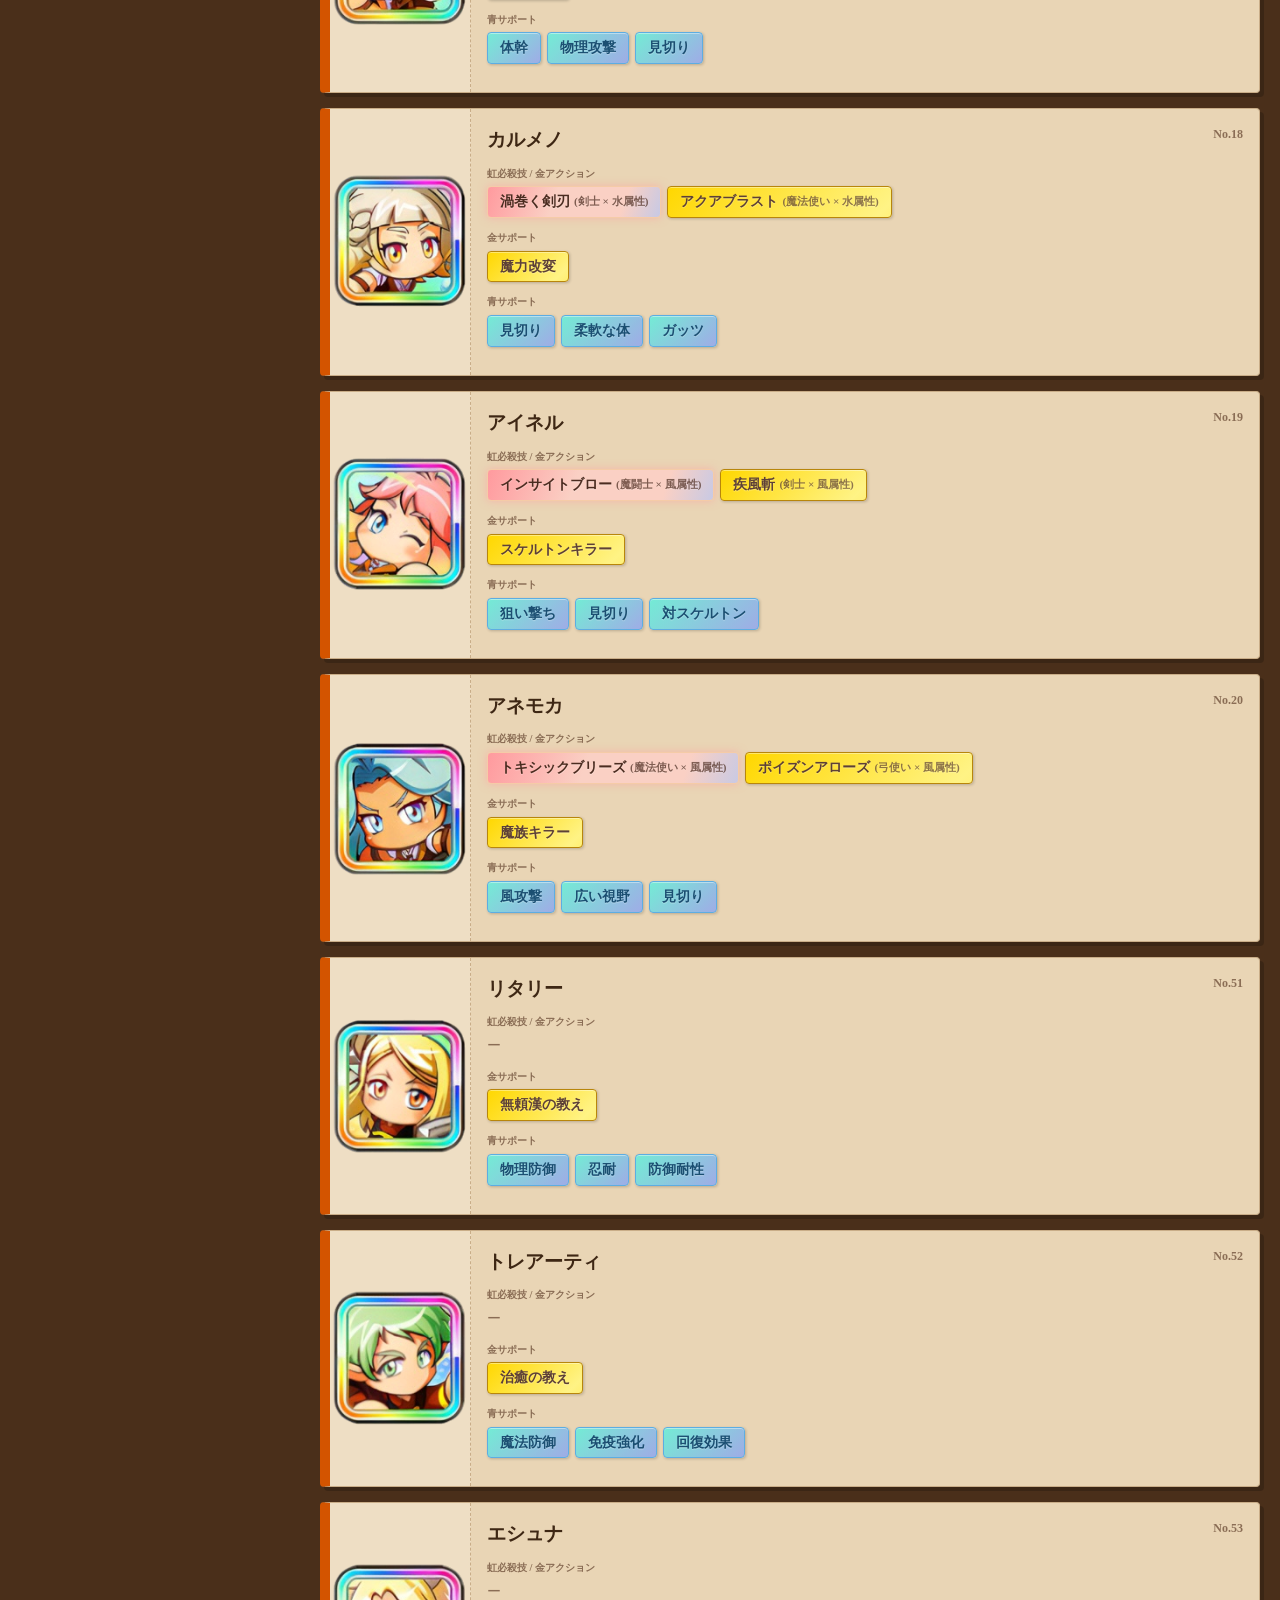
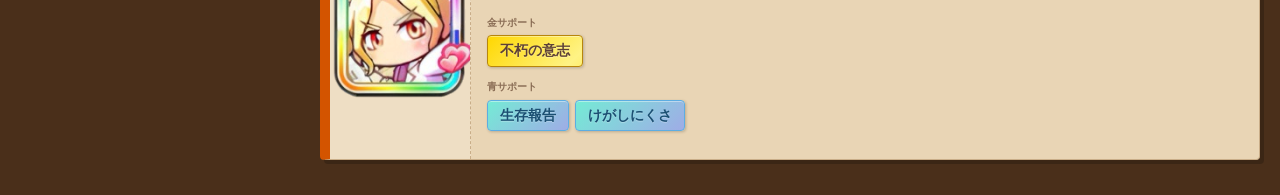
==== commit 9a157d30: "コツ" ====
--- a/chara_search.html
+++ b/chara_search.html
@@ -133,7 +133,7 @@
         <a href="index.html">ホーム</a>
         <a href="simulator.html">シミュレーター</a>
         <a href="search.html">特能図鑑</a>
-        <a href="chara_search.html" class="current">キャラコツ検索</a>
+        <a href="chara_search.html" class="current">コツ検索</a>
     </nav>
 </header>
 
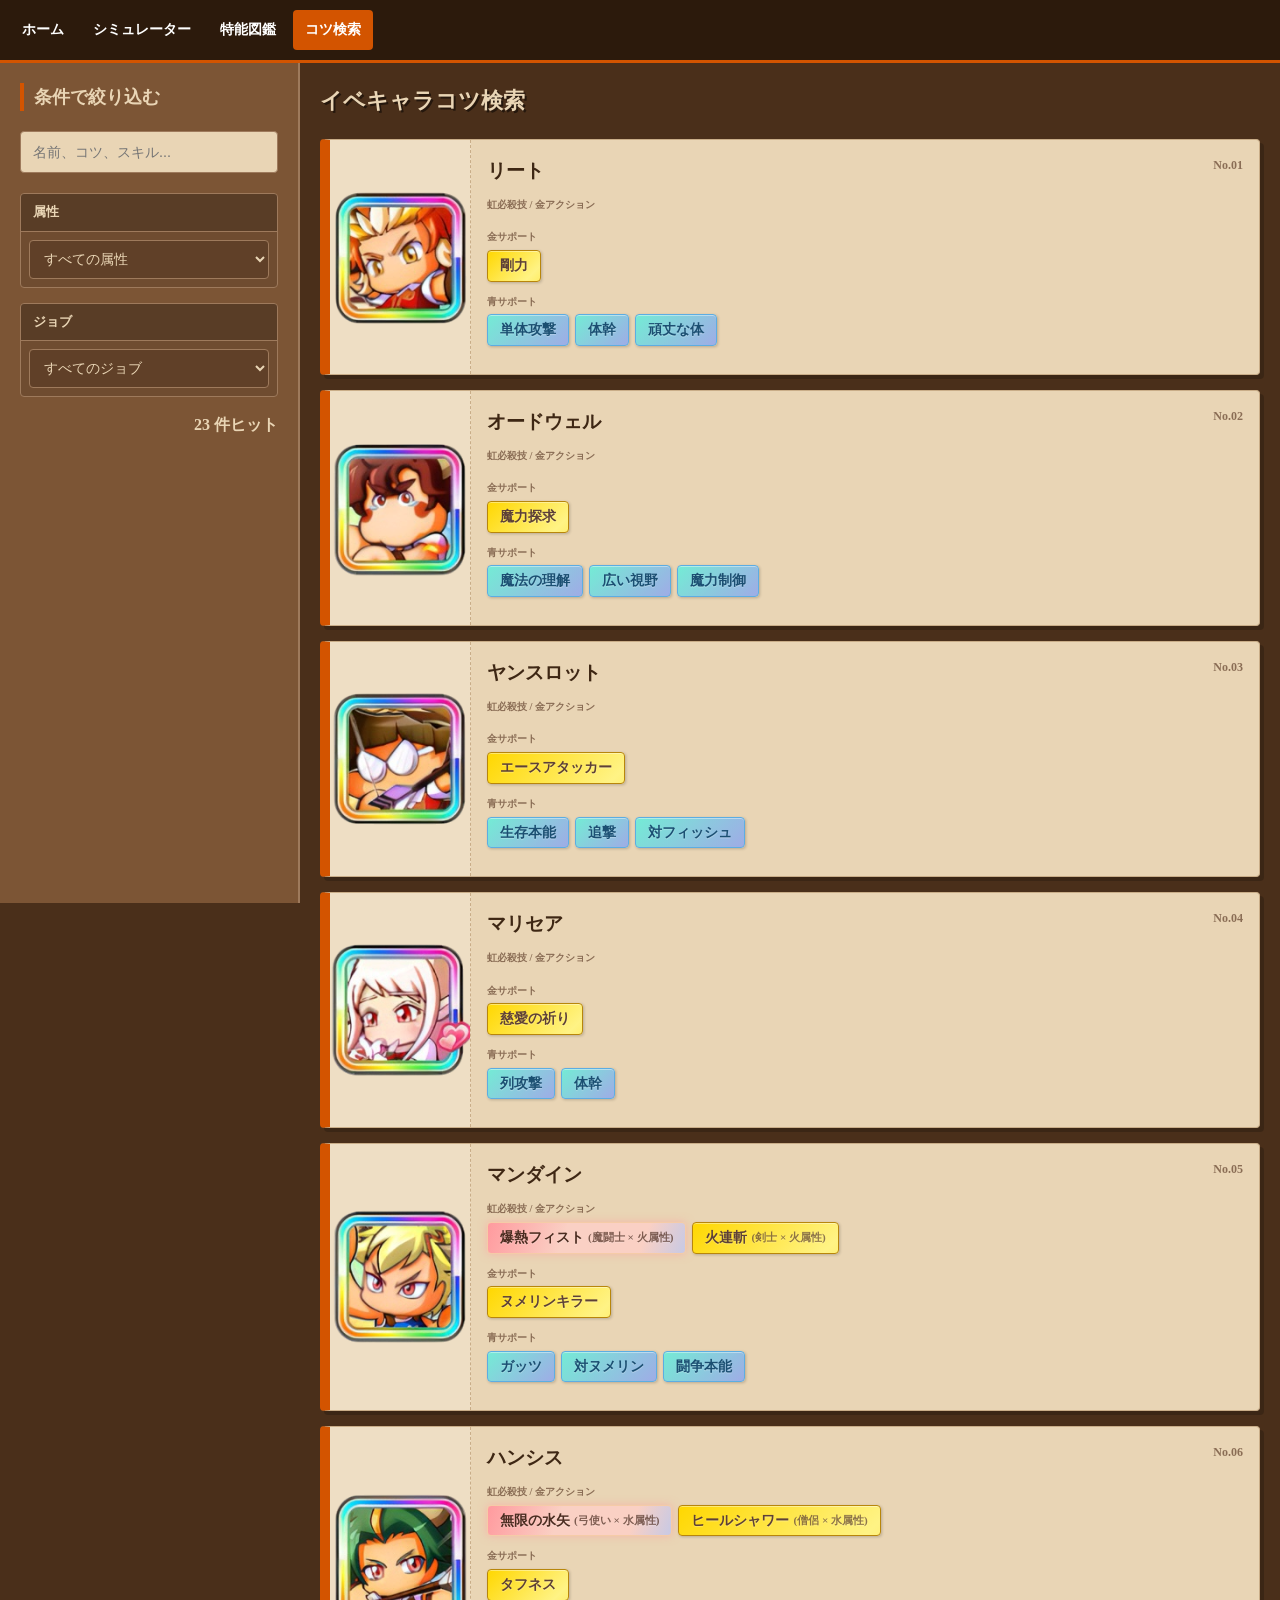
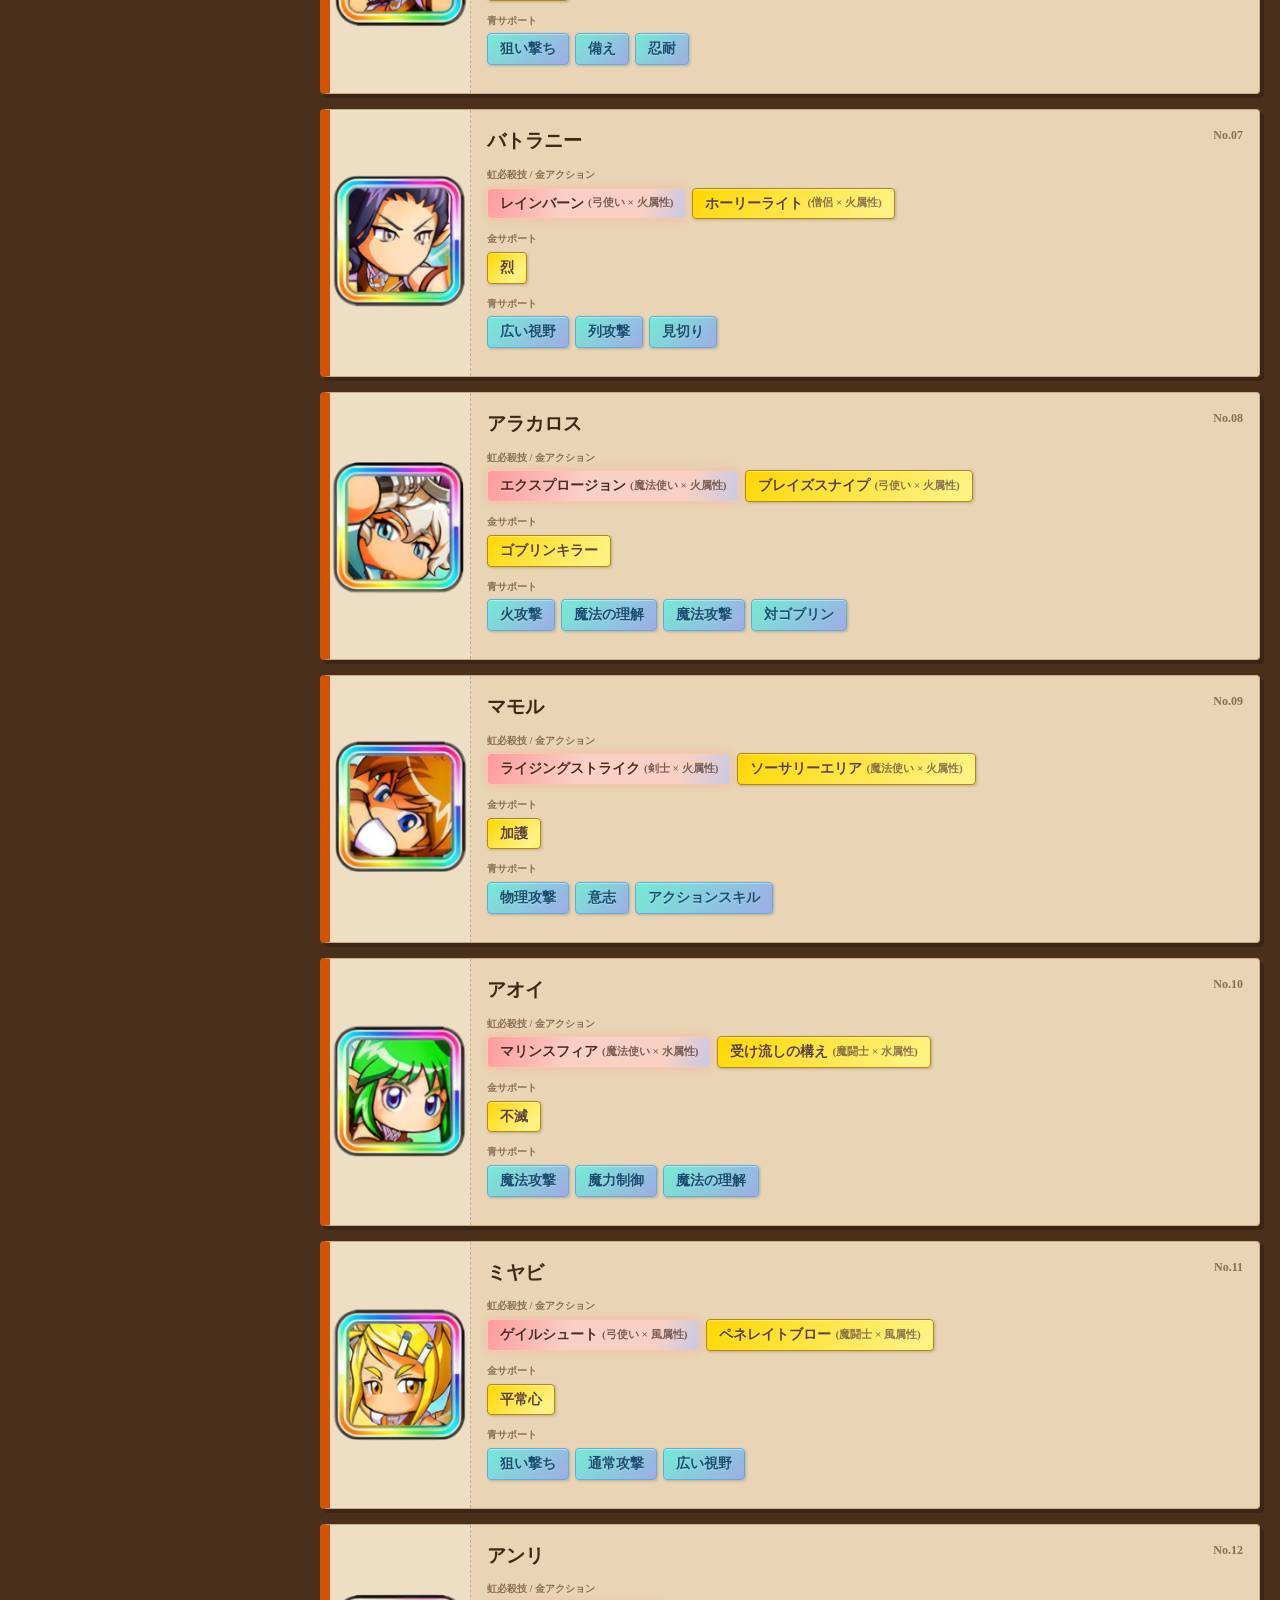
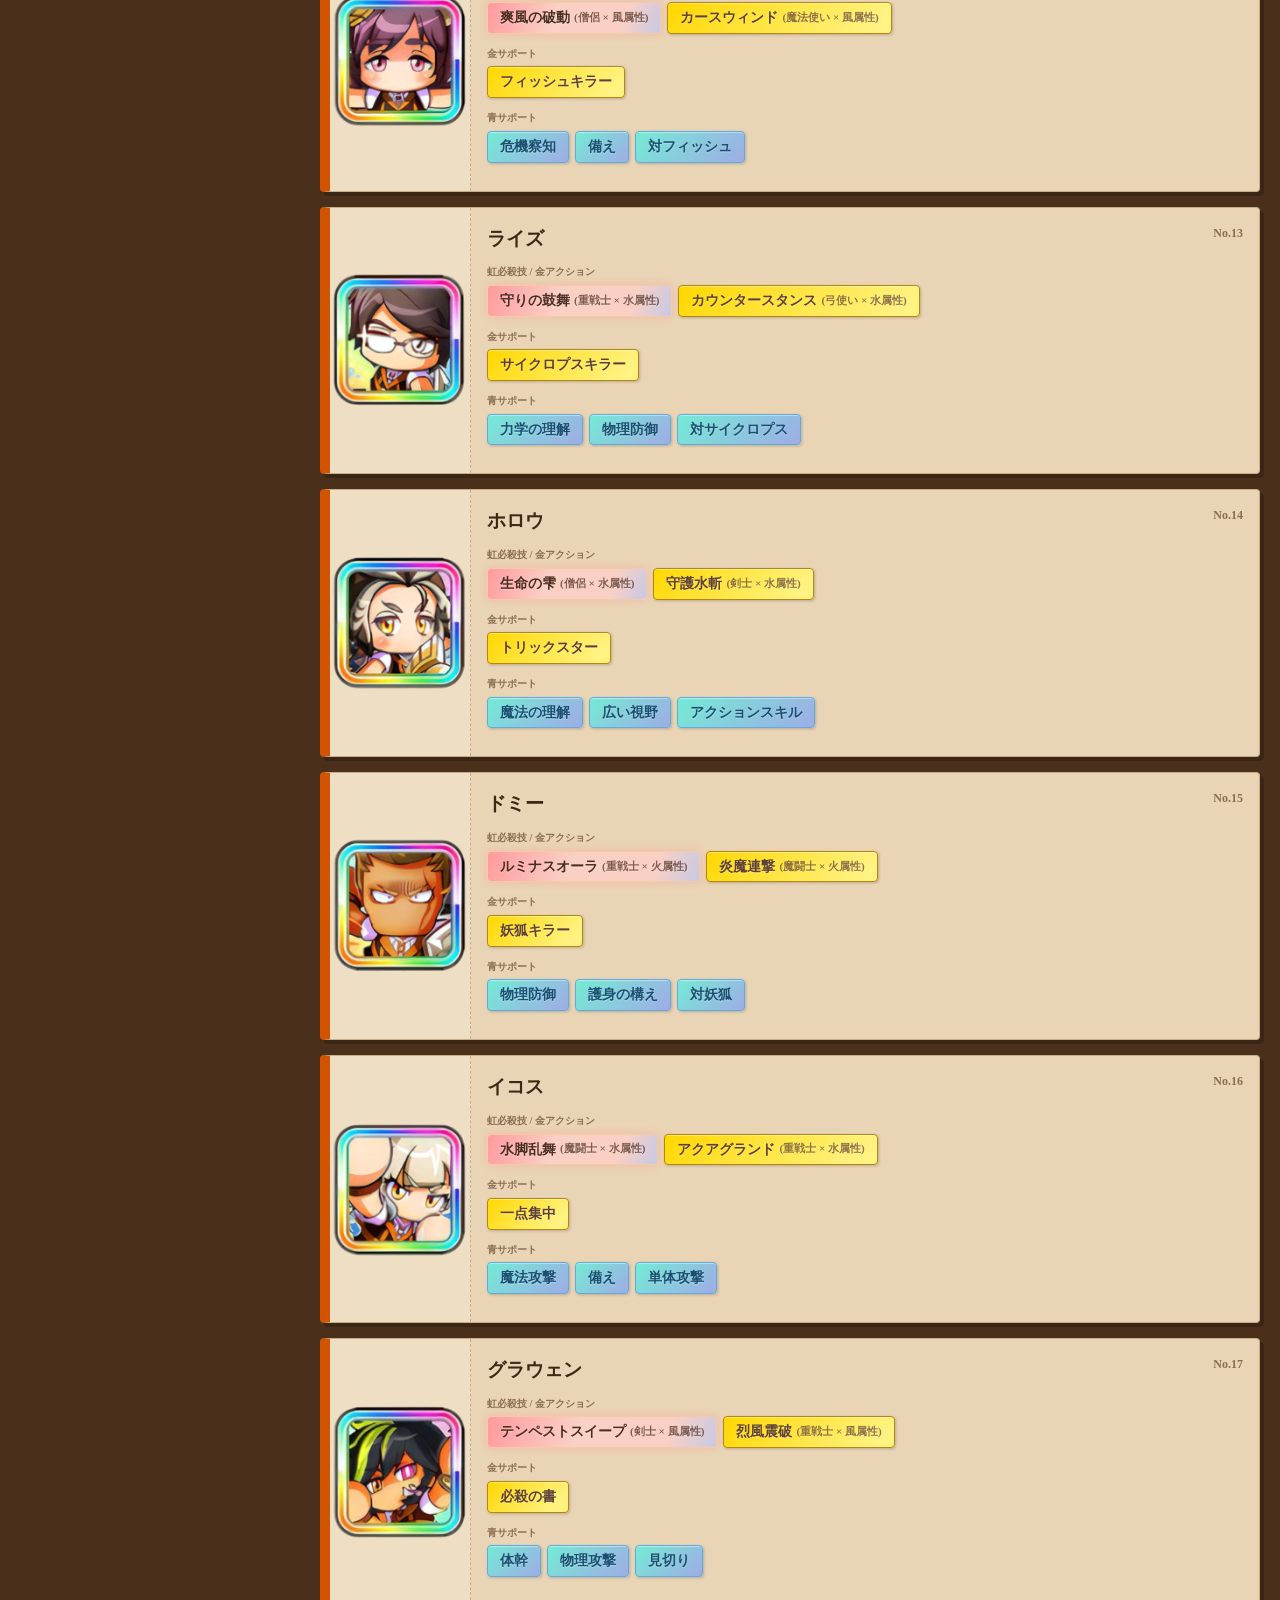
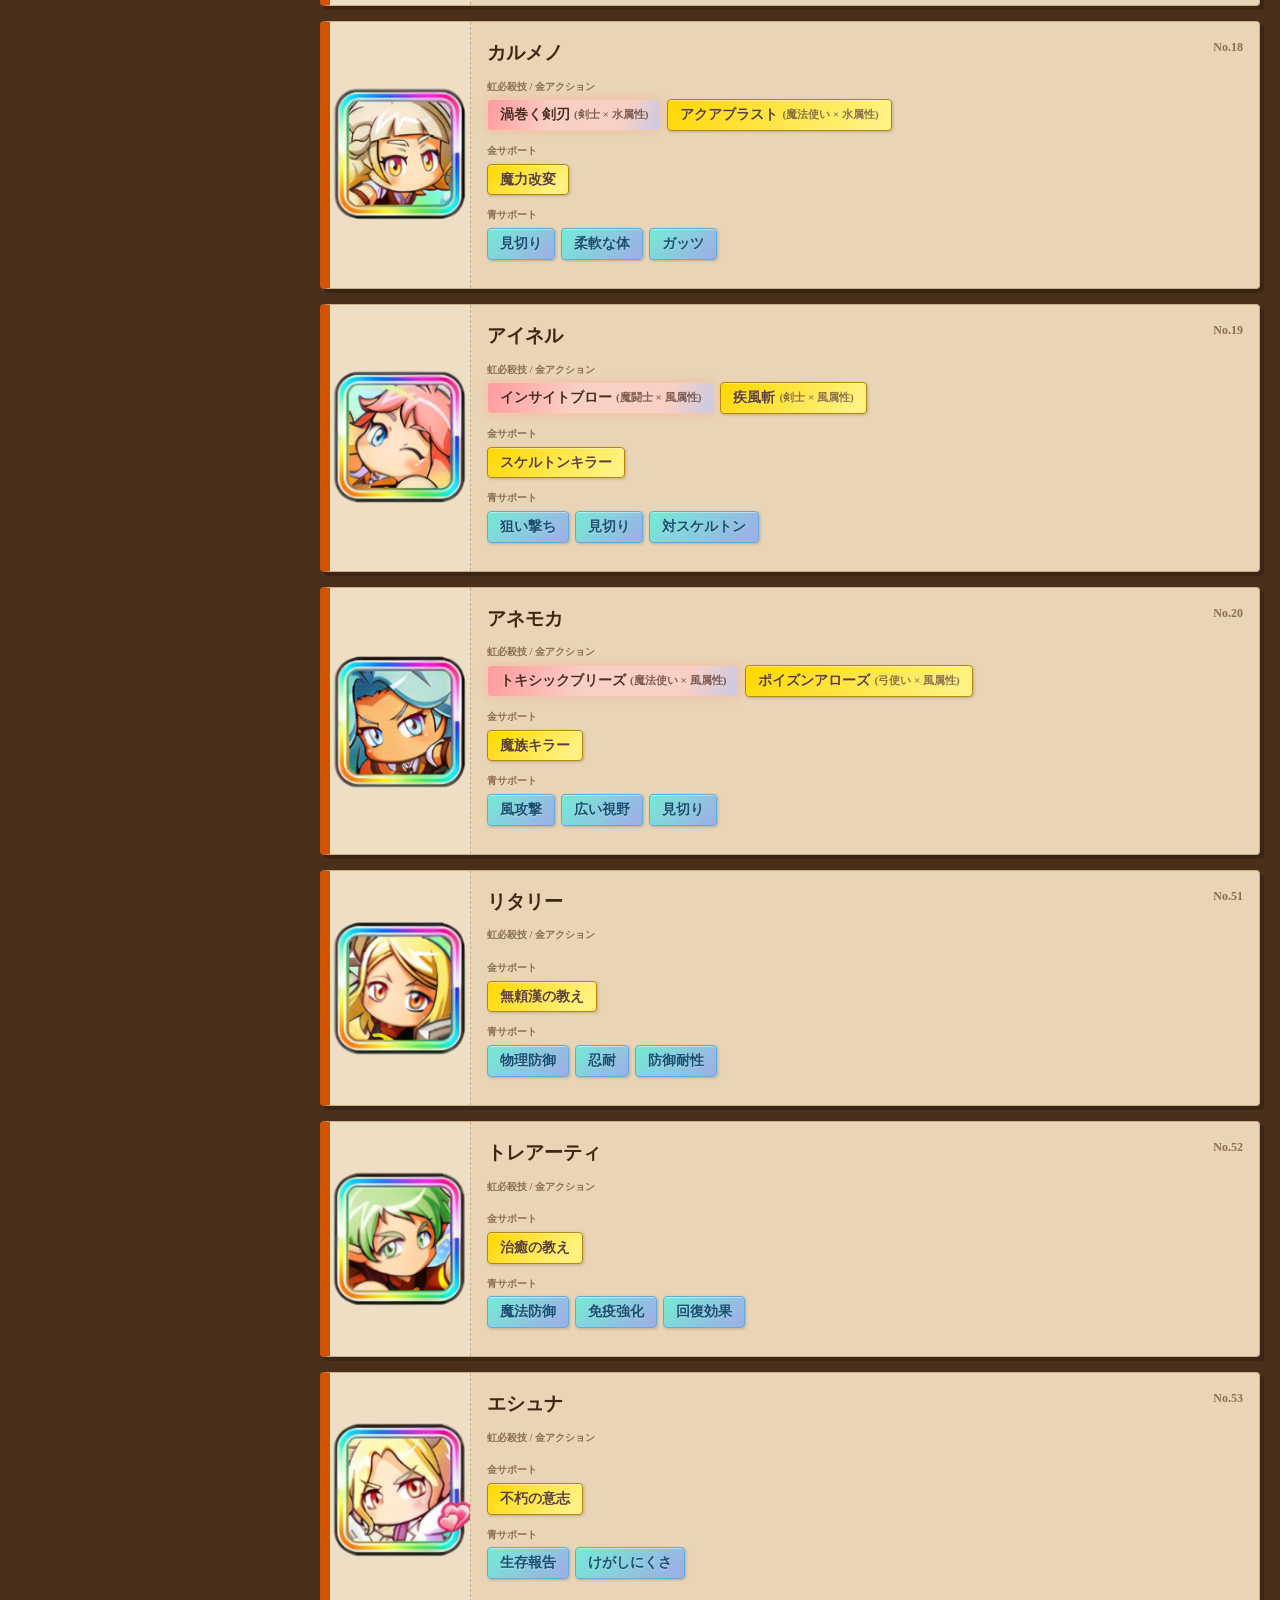
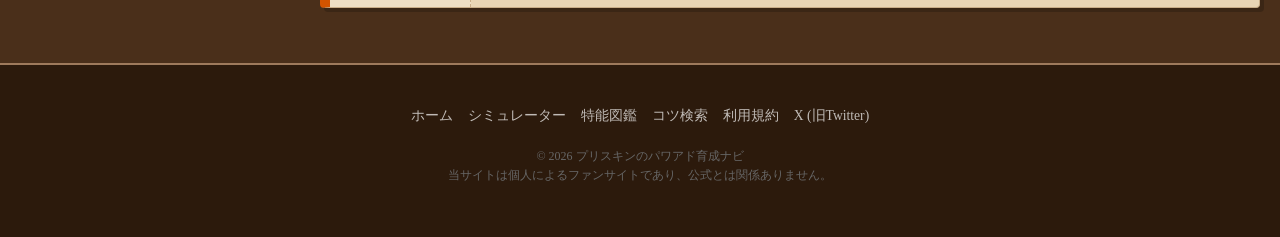
==== commit 866aaa5a: "kousin" ====
--- a/chara_search.html
+++ b/chara_search.html
@@ -3,10 +3,10 @@
 <head>
     <script async src="https://www.googletagmanager.com/gtag/js?id=G-KFYD72JSBG"></script>
     <script>
-      window.dataLayer = window.dataLayer || [];
-      function gtag(){dataLayer.push(arguments);}
-      gtag('js', new Date());
-      gtag('config', 'G-KFYD72JSBG');
+        window.dataLayer = window.dataLayer || [];
+        function gtag(){dataLayer.push(arguments);}
+        gtag('js', new Date());
+        gtag('config', 'G-KFYD72JSBG');
     </script>
     <meta charset="UTF-8">
     <meta name="viewport" content="width=device-width, initial-scale=1.0, viewport-fit=cover">
@@ -30,6 +30,7 @@
             color: var(--story-text-light); line-height: 1.6;
         }
 
+        /* 共通ナビ */
         .topnav {
             display: flex; justify-content: flex-start; align-items: center;
             background: #2c1a0c; color: #fff; height: var(--nav-height); padding: 0 10px;
@@ -39,8 +40,9 @@
         .nav-links a { color: #fff; text-decoration: none; padding: 8px 12px; font-size: 0.9rem; font-weight: bold; border-radius: 4px; }
         .nav-links a.current { background: var(--story-accent); }
 
-        .container { display: flex; max-width: 1400px; margin: 0 auto; min-height: calc(100vh - 120px); }
-
+        .container { display: flex; max-width: 1400px; margin: 0 auto; min-height: 80vh; }
+
+        /* サイドバー */
         .sidebar { 
             width: 300px; background: var(--story-panel); padding: 20px; border-right: 2px solid var(--story-border); 
             height: calc(100vh - 60px); position: sticky; top: 60px; box-sizing: border-box; overflow-y: auto;
@@ -56,67 +58,45 @@
         .main { flex: 1; padding: 20px; }
         .main h1 { font-size: 1.4rem; margin: 0 0 20px; color: var(--story-paper); text-shadow: 2px 2px 0 rgba(0,0,0,0.5); }
 
+        /* スキルカード・タグ */
         .ability-card { 
             display: flex; background: var(--story-paper); border-radius: 4px; margin-bottom: 15px; 
             box-shadow: 4px 4px 0px rgba(0,0,0,0.2); border: 1px solid #c9ad88; border-left: 10px solid var(--story-accent);
             color: var(--story-text); overflow: hidden;
         }
-        
         .chara-img-area { width: 140px; min-width: 140px; background: rgba(255,255,255,0.2); display: flex; align-items: center; justify-content: center; border-right: 1px dashed #c9ad88; }
         .chara-img-area img { max-width: 100%; height: auto; max-height: 160px; object-fit: contain; }
-
         .chara-content { padding: 16px; flex: 1; }
         .card-top { display: flex; justify-content: space-between; align-items: flex-start; margin-bottom: 10px; }
         .ability-title { font-size: 1.2rem; font-weight: 800; color: var(--story-text); }
         .chara-id { font-size: 0.75rem; font-weight: bold; color: #8a6d55; }
-
         .skill-group { margin-bottom: 12px; }
         .skill-label { font-size: 0.65rem; font-weight: bold; color: #8a6d55; display: block; margin-bottom: 4px; }
         .skill-tags { display: flex; flex-wrap: wrap; gap: 6px; }
 
         .tag-base {
-            display: inline-flex; align-items: center;
-            padding: 4px 12px; border-radius: 4px; border: 1px solid rgba(0,0,0,0.2);
-            font-size: 0.85rem; font-weight: 900;
-            text-shadow: 0 1px 1px rgba(255,255,255,0.3);
+            display: inline-flex; align-items: center; padding: 4px 12px; border-radius: 4px; border: 1px solid rgba(0,0,0,0.2);
+            font-size: 0.85rem; font-weight: 900; text-shadow: 0 1px 1px rgba(255,255,255,0.3);
             box-shadow: 1px 1px 3px rgba(0,0,0,0.2), inset 0 1px 0 rgba(255,255,255,0.4);
         }
-
-        /* ★虹必殺技★ */
         .tag-rainbow {
             background: linear-gradient(110deg, #ff9a9e, #fad0c4, #fad0c4, #a1c4fd, #c2e9fb, #ff9a9e);
-            background-size: 200% auto;
-            color: #4b2c20;
-            border-color: #f5cba7;
-            animation: shine 4s linear infinite;
-            box-shadow: 0 0 8px rgba(255,154,158,0.5);
-        }
-
-        /* ★金特：赤みを抑えた純・黄金グラデーション★ */
+            background-size: 200% auto; color: #4b2c20; border-color: #f5cba7;
+            animation: shine 4s linear infinite; box-shadow: 0 0 8px rgba(255,154,158,0.5);
+        }
         .tag-gold {
             background: linear-gradient(135deg, #ffd700 0%, #fff385 50%, #ffd700 100%);
-            background-size: 200% auto;
-            color: #5d4037;
-            border-color: #b8860b;
-            animation: shine 5s ease infinite;
-        }
-
-        /* ★青特★ */
-        .tag-blue {
-            background: linear-gradient(135deg, #74ebd5 0%, #9face6 100%);
-            color: #1b4f72;
-            border-color: #5dade2;
-        }
-
-        /* 通常コツ */
-        .tag-normal { background: #dfccaf; color: var(--story-text); border-color: #c9ad88; }
-
-        @keyframes shine {
-            to { background-position: 200% center; }
-        }
-        
+            background-size: 200% auto; color: #5d4037; border-color: #b8860b; animation: shine 5s ease infinite;
+        }
+        .tag-blue { background: linear-gradient(135deg, #74ebd5 0%, #9face6 100%); color: #1b4f72; border-color: #5dade2; }
+        @keyframes shine { to { background-position: 200% center; } }
         .skill-cond { font-size: 0.7rem; color: inherit; font-weight: bold; margin-left: 4px; opacity: 0.7; }
-        #resCount { font-size: 0.8rem; color: var(--story-paper); text-align: right; margin-top: 10px; font-weight: bold; }
+
+        /* ★全く同じフッターデザイン★ */
+        footer { text-align: center; padding: 40px 15px; background: #2c1a0c; color: #888; margin-top: 20px; font-size: 0.75rem; border-top: 2px solid var(--story-border); }
+        .footer-nav { display: flex; flex-wrap: wrap; justify-content: center; gap: 15px; font-size: 0.85rem; margin-bottom: 20px; }
+        .footer-nav a { color: #fff; text-decoration: none; opacity: 0.7; }
+        .copyright { font-size: 0.75rem; color: #666; }
 
         @media (max-width: 700px) { 
             .container { flex-direction: column; } 
@@ -141,42 +121,36 @@
     <div class="sidebar">
         <h3>条件で絞り込む</h3>
         <input type="text" id="q" class="search-input" placeholder="名前、コツ、スキル...">
-
         <div class="filter-section">
             <div class="filter-title">属性</div>
-            <div class="filter-options">
-                <select id="fAttr">
-                    <option value="">すべての属性</option>
-                    <option value="火属性">火属性</option>
-                    <option value="水属性">水属性</option>
-                    <option value="風属性">風属性</option>
-                </select>
-            </div>
+            <div class="filter-options"><select id="fAttr"><option value="">すべての属性</option><option value="火属性">火属性</option><option value="水属性">水属性</option><option value="風属性">風属性</option></select></div>
         </div>
-
         <div class="filter-section">
             <div class="filter-title">ジョブ</div>
-            <div class="filter-options">
-                <select id="fJob">
-                    <option value="">すべてのジョブ</option>
-                    <option value="剣士">剣士</option>
-                    <option value="弓使い">弓使い</option>
-                    <option value="魔法使い">魔法使い</option>
-                    <option value="魔闘士">魔闘士</option>
-                    <option value="重戦士">重戦士</option>
-                    <option value="僧侶">僧侶</option>
-                </select>
-            </div>
+            <div class="filter-options"><select id="fJob"><option value="">すべてのジョブ</option><option value="剣士">剣士</option><option value="弓使い">弓使い</option><option value="魔法使い">魔法使い</option><option value="魔闘士">魔闘士</option><option value="重戦士">重戦士</option><option value="僧侶">僧侶</option></select></div>
         </div>
-
-        <div id="resCount">0 件ヒット</div>
+        <div id="resCount" style="text-align:right; font-weight:bold; color:var(--story-paper);">0 件ヒット</div>
     </div>
-
     <div class="main">
         <h1>イベキャラコツ検索</h1>
         <div id="list">読み込み中...</div>
     </div>
 </div>
+
+<footer>
+    <div class="footer-nav">
+        <a href="index.html">ホーム</a>
+        <a href="simulator.html">シミュレーター</a>
+        <a href="search.html">特能図鑑</a>
+        <a href="chara_search.html">コツ検索</a>
+        <a href="terms.html">利用規約</a>
+        <a href="https://x.com/purisukin14180" target="_blank">X (旧Twitter)</a>
+    </div>
+    <p class="copyright">
+        &copy; 2026 プリスキンのパワアド育成ナビ<br>
+        当サイトは個人によるファンサイトであり、公式とは関係ありません。
+    </p>
+</footer>
 
 <script src="charaData.js"></script>
 <script>
@@ -194,60 +168,33 @@
         const filtered = CHARA_MASTER_DATA.filter(c => {
             const rCond = SKILL_REQUIREMENTS.rainbow[c.rainbow] || "";
             const aCond = SKILL_REQUIREMENTS.goldA[c.goldA] || "";
-            
             const matchAttr = !attrFilter || (rCond + aCond).includes(attrFilter);
             const matchJob = !jobFilter || (rCond + aCond).includes(jobFilter);
-            
             const searchTarget = `${c.name} ${c.rainbow} ${c.goldA} ${c.goldS} ${c.blueS.join(' ')}`.toLowerCase();
-            const matchQ = !query || searchTarget.includes(query);
-
-            return matchAttr && matchJob && matchQ;
+            return matchAttr && matchJob && (!query || searchTarget.includes(query));
         });
 
         countEl.textContent = `${filtered.length} 件ヒット`;
-
-        if (filtered.length === 0) {
-            listEl.innerHTML = '<p style="text-align:center; padding:40px;">一致するキャラはいません</p>';
-            return;
-        }
+        if (filtered.length === 0) { listEl.innerHTML = '<p style="text-align:center; padding:40px;">なし</p>'; return; }
 
         listEl.innerHTML = filtered.map(c => {
             const rReq = SKILL_REQUIREMENTS.rainbow[c.rainbow] || "";
             const aReq = SKILL_REQUIREMENTS.goldA[c.goldA] || "";
-
             return `
                 <div class="ability-card">
-                    <div class="chara-img-area">
-                        <img src="${c.img}" alt="${c.name}" onerror="this.style.opacity='0';">
-                    </div>
+                    <div class="chara-img-area"><img src="${c.img}" alt="${c.name}" onerror="this.style.opacity='0';"></div>
                     <div class="chara-content">
-                        <div class="card-top">
-                            <div class="ability-title">${c.name}</div>
-                            <div class="chara-id">No.${c.id}</div>
-                        </div>
-
-                        <div class="skill-group">
-                            <span class="skill-label">虹必殺技 / 金アクション</span>
-                            <div class="skill-tags">
-                                ${c.rainbow ? `<div class="tag-base tag-rainbow">${c.rainbow}<span class="skill-cond">(${rReq})</span></div>` : ''}
-                                ${c.goldA ? `<div class="tag-base tag-gold">${c.goldA}<span class="skill-cond">(${aReq})</span></div>` : ''}
-                                ${(!c.rainbow && !c.goldA) ? '<span style="color:#8a6d55; font-size:0.85rem;">ー</span>' : ''}
-                            </div>
-                        </div>
-
-                        <div class="skill-group">
-                            <span class="skill-label">金サポート</span>
-                            <div class="skill-tags">
-                                ${c.goldS ? `<div class="tag-base tag-gold">${c.goldS}</div>` : 'ー'}
-                            </div>
-                        </div>
-
-                        <div class="skill-group">
-                            <span class="skill-label">青サポート</span>
-                            <div class="skill-tags">
-                                ${c.blueS.map(s => `<div class="tag-base tag-blue">${s}</div>`).join('')}
-                            </div>
-                        </div>
+                        <div class="card-top"><div class="ability-title">${c.name}</div><div class="chara-id">No.${c.id}</div></div>
+                        <div class="skill-group"><span class="skill-label">虹必殺技 / 金アクション</span><div class="skill-tags">
+                            ${c.rainbow ? `<div class="tag-base tag-rainbow">${c.rainbow}<span class="skill-cond">(${rReq})</span></div>` : ''}
+                            ${c.goldA ? `<div class="tag-base tag-gold">${c.goldA}<span class="skill-cond">(${aReq})</span></div>` : ''}
+                        </div></div>
+                        <div class="skill-group"><span class="skill-label">金サポート</span><div class="skill-tags">
+                            ${c.goldS ? `<div class="tag-base tag-gold">${c.goldS}</div>` : 'ー'}
+                        </div></div>
+                        <div class="skill-group"><span class="skill-label">青サポート</span><div class="skill-tags">
+                            ${c.blueS.map(s => `<div class="tag-base tag-blue">${s}</div>`).join('')}
+                        </div></div>
                     </div>
                 </div>
             `;
